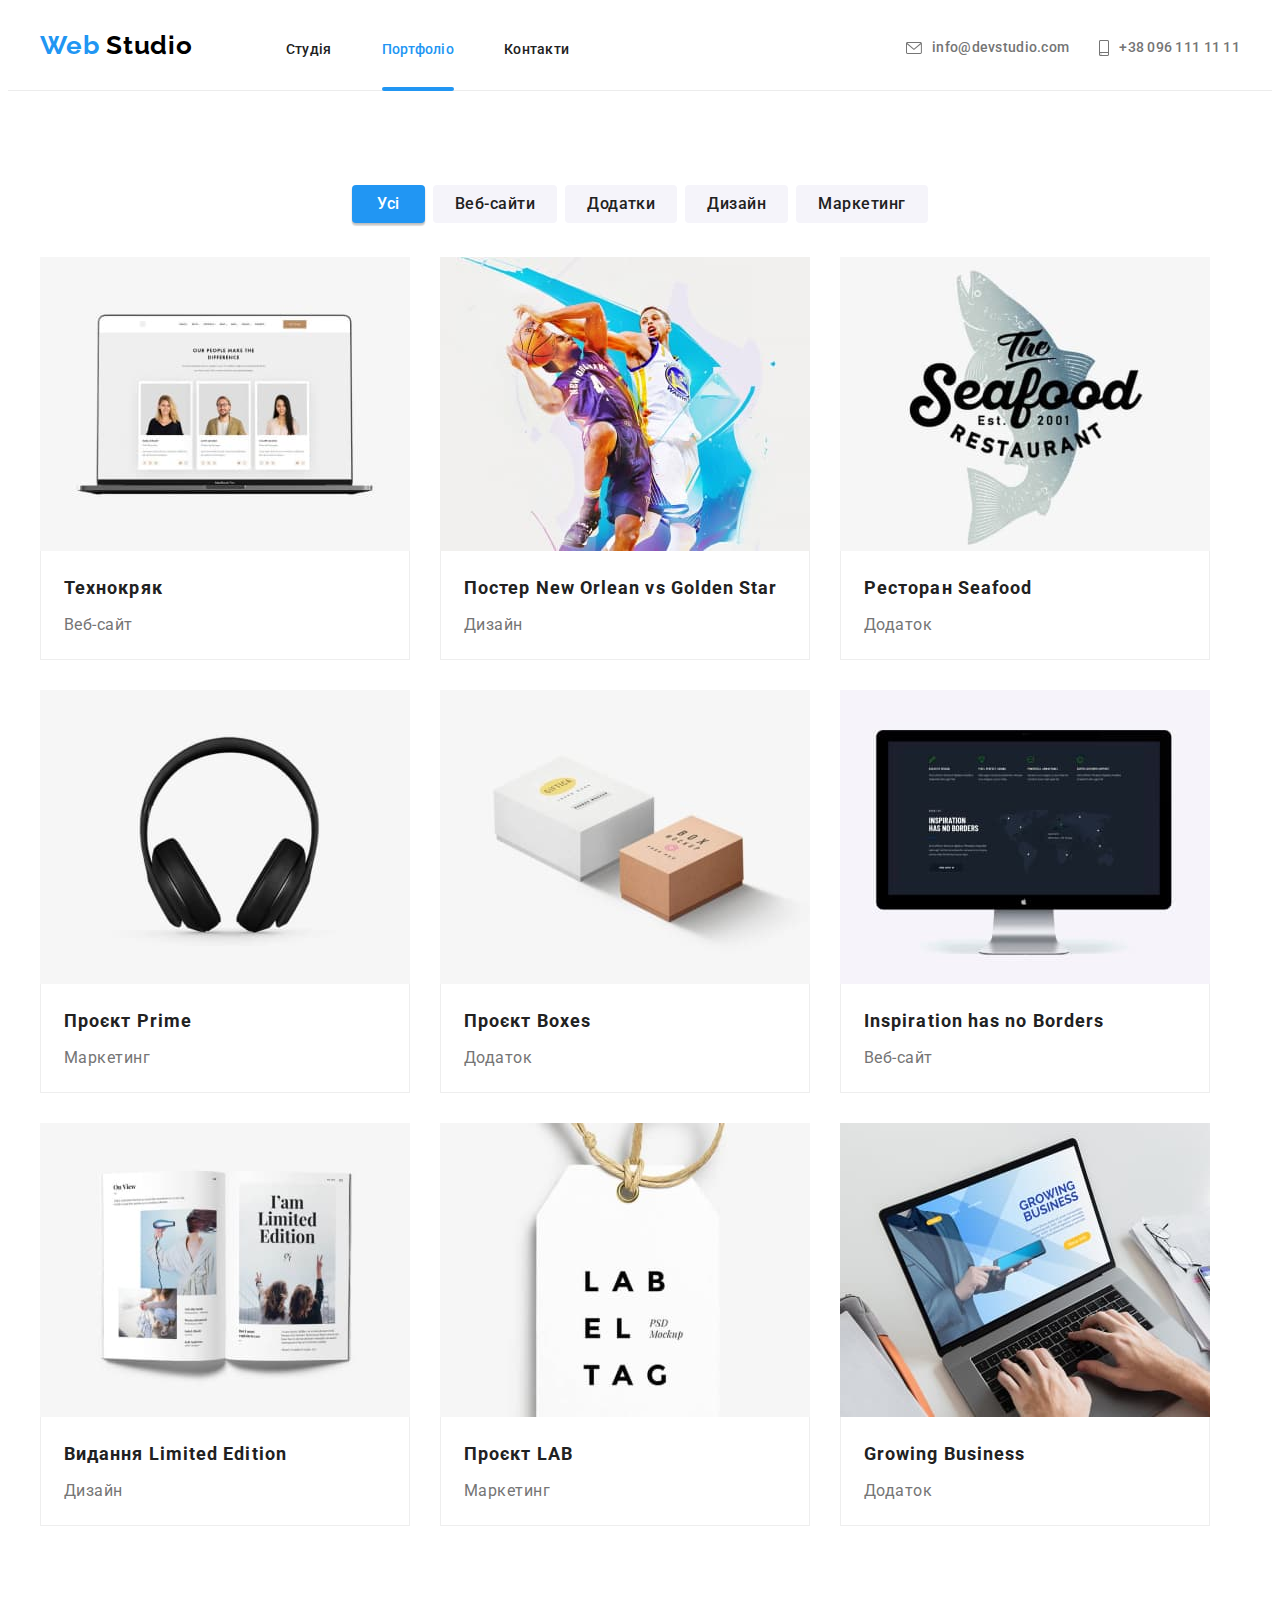
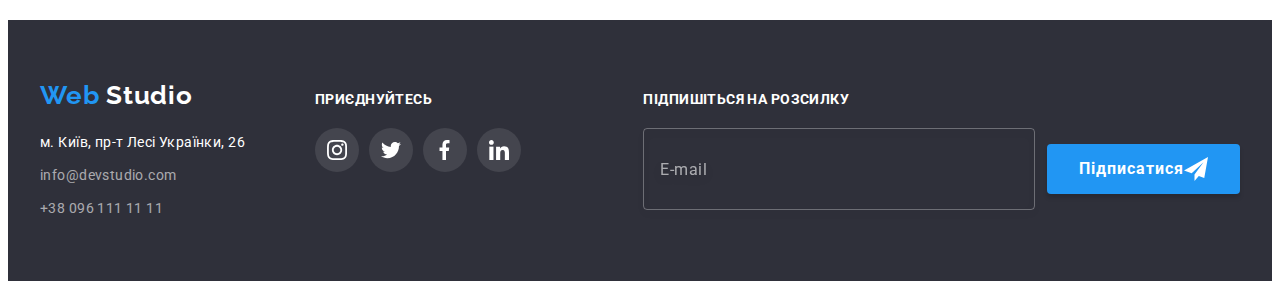
==== portfolio.html @ bc2f4145 "Initial commit" ====
<!DOCTYPE html>
<html lang="en">
	<head>
		<meta charset="UTF-8" />
		<meta http-equiv="X-UA-Compatible" content="IE=edge" />
		<meta name="viewport" content="width=device-width, initial-scale=1.0" />
		<title>Портфоліо</title>
		<link
			href="https://fonts.googleapis.com/css2?family=Raleway:wght@700&family=Roboto:wght@400;500;700;900&display=swap"
			rel="stylesheet"
		/>
		<link
			rel="stylesheet"
			href="https://cdnjs.cloudflare.com/ajax/libs/modern-normalize/1.1.0/modern-normalize.min.css"
			integrity="sha512-wpPYUAdjBVSE4KJnH1VR1HeZfpl1ub8YT/NKx4PuQ5NmX2tKuGu6U/JRp5y+Y8XG2tV+wKQpNHVUX03MfMFn9Q=="
			crossorigin="anonymous"
			referrerpolicy="no-referrer"
		/>
		<link rel="stylesheet" href="./css/main.min.css" />
	</head>
	<body>
		<header class="header">
			<div class="container">
				<div class="header__block">
					<nav class="nav">
						<a href="./index.html" lang="en" class="logo--header logo">
							<span class="logo__accent">Web</span>
							Studio
						</a>

						<ul class="list nav__list">
							<li class="nav__item"><a href="./index.html" class="nav__link">Студія</a></li>
							<li class="nav__item"><a href="./portfolio.html" class="nav__link nav__link--current">Портфоліо</a></li>
							<li class="nav__item"><a href="" class="nav__link">Контакти</a></li>
						</ul>
					</nav>
					<ul class="list contacts">
						<li>
							<a class="contacts__link" href="mailto:info@devstudio.com">
								<svg class="contacts__icon" width="16" height="12">
									<use href="./images/icons.svg#icon-envelope"></use>
								</svg>
								<span>info@devstudio.com</span>
							</a>
						</li>
						<li>
							<a class="contacts__link" href="tel:+380961111111">
								<svg class="contacts__icon" width="10" height="16">
									<use href="./images/icons.svg#icon-smartphone"></use>
								</svg>
								<span>+38 096 111 11 11</span>
							</a>
						</li>
					</ul>
				</div>
			</div>
		</header>

		<main class="section">
			<div class="container">
				<h1 class="visuallyHidden">Портфоліо</h1>
				<ul class="filter list">
					<li><button class="filter__marker filter__marker--current" type="button">Усі</button></li>
					<li><button class="filter__marker" type="button">Веб-сайти</button></li>
					<li><button class="filter__marker" type="button">Додатки</button></li>
					<li><button class="filter__marker" type="button">Дизайн</button></li>
					<li><button class="filter__marker" type="button">Маркетинг</button></li>
				</ul>
				<ul class="set list">
					<li class="card">
						<a class="card__link">
							<div class="card__case">
								<img src="./images/technokryak.jpg" alt="Дизайн Технокряк" width="370" height="294" />
								<div class="card__blockOverflow">
									<p class="card__description">
										Ресурс пропонує комплексні пропозиції з різним рівнем функціоналу та сервісів. Все це дозволить
										відвідувачу отримати вичерпні відомості про компанію чи приватну особу.
									</p>
								</div>
							</div>
							<div class="card__text">
								<h2 class="card__title">Технокряк</h2>
								<p class="card__class">Веб-сайт</p>
							</div>
						</a>
					</li>
					<li class="card">
						<a class="card__link">
							<div class="card__case">
								<img src="./images/new-orlean.jpg" alt="Дизайн Технокряк" width="370" height="294" />
								<div class="card__blockOverflow">
									<p class="card__description">
										Ресурс пропонує комплексні пропозиції з різним рівнем функціоналу та сервісів. Все це дозволить
										відвідувачу отримати вичерпні відомості про компанію чи приватну особу.
									</p>
								</div>
							</div>
							<div class="card__text">
								<h2 class="card__title">Постер New Orlean vs Golden Star</h2>
								<p class="card__class">Дизайн</p>
							</div>
						</a>
					</li>
					<li class="card">
						<a class="card__link">
							<div class="card__case">
								<img src="./images/seafood.jpg" alt="Дизайн Технокряк" width="370" height="294" />
								<div class="card__blockOverflow">
									<p class="card__description">
										Ресурс пропонує комплексні пропозиції з різним рівнем функціоналу та сервісів. Все це дозволить
										відвідувачу отримати вичерпні відомості про компанію чи приватну особу.
									</p>
								</div>
							</div>
							<div class="card__text">
								<h2 class="card__title">Ресторан Seafood</h2>
								<p class="card__class">Додаток</p>
							</div>
						</a>
					</li>
					<li class="card">
						<a class="card__link">
							<div class="card__case">
								<img src="./images/prime.jpg" alt="Дизайн Технокряк" width="370" height="294" />
								<div class="card__blockOverflow">
									<p class="card__description">
										Ресурс пропонує комплексні пропозиції з різним рівнем функціоналу та сервісів. Все це дозволить
										відвідувачу отримати вичерпні відомості про компанію чи приватну особу.
									</p>
								</div>
							</div>
							<div class="card__text">
								<h2 class="card__title">Проєкт Prime</h2>
								<p class="card__class">Маркетинг</p>
							</div>
						</a>
					</li>
					<li class="card">
						<a class="card__link">
							<div class="card__case">
								<img src="./images/boxes.jpg" alt="Дизайн Технокряк" width="370" height="294" />
								<div class="card__blockOverflow">
									<p class="card__description">
										Ресурс пропонує комплексні пропозиції з різним рівнем функціоналу та сервісів. Все це дозволить
										відвідувачу отримати вичерпні відомості про компанію чи приватну особу.
									</p>
								</div>
							</div>
							<div class="card__text">
								<h2 class="card__title">Проєкт Boxes</h2>
								<p class="card__class">Додаток</p>
							</div>
						</a>
					</li>
					<li class="card">
						<a class="card__link">
							<div class="card__case">
								<img src="./images/inspiration.jpg" alt="Дизайн Технокряк" width="370" height="294" />
								<div class="card__blockOverflow">
									<p class="card__description">
										Ресурс пропонує комплексні пропозиції з різним рівнем функціоналу та сервісів. Все це дозволить
										відвідувачу отримати вичерпні відомості про компанію чи приватну особу.
									</p>
								</div>
							</div>
							<div class="card__text">
								<h2 class="card__title">Inspiration has no Borders</h2>
								<p class="card__class">Веб-сайт</p>
							</div>
						</a>
					</li>
					<li class="card">
						<a class="card__link">
							<div class="card__case">
								<img src="./images/limited.jpg" alt="Дизайн Технокряк" width="370" height="294" />
								<div class="card__blockOverflow">
									<p class="card__description">
										Ресурс пропонує комплексні пропозиції з різним рівнем функціоналу та сервісів. Все це дозволить
										відвідувачу отримати вичерпні відомості про компанію чи приватну особу.
									</p>
								</div>
							</div>
							<div class="card__text">
								<h2 class="card__title">Видання Limited Edition</h2>
								<p class="card__class">Дизайн</p>
							</div>
						</a>
					</li>
					<li class="card">
						<a class="card__link">
							<div class="card__case">
								<img src="./images/lab.jpg" alt="Дизайн Технокряк" width="370" height="294" />
								<div class="card__blockOverflow">
									<p class="card__description">
										Ресурс пропонує комплексні пропозиції з різним рівнем функціоналу та сервісів. Все це дозволить
										відвідувачу отримати вичерпні відомості про компанію чи приватну особу.
									</p>
								</div>
							</div>
							<div class="card__text">
								<h2 class="card__title">Проєкт LAB</h2>
								<p class="card__class">Маркетинг</p>
							</div>
						</a>
					</li>
					<li class="card">
						<a class="card__link">
							<div class="card__case">
								<img src="./images/growing.jpg" alt="Дизайн Технокряк" width="370" height="294" />
								<div class="card__blockOverflow">
									<p class="card__description">
										Ресурс пропонує комплексні пропозиції з різним рівнем функціоналу та сервісів. Все це дозволить
										відвідувачу отримати вичерпні відомості про компанію чи приватну особу.
									</p>
								</div>
							</div>
							<div class="card__text">
								<h2 class="card__title">Growing Business</h2>
								<p class="card__class">Додаток</p>
							</div>
						</a>
					</li>
				</ul>
			</div>
		</main>

		<footer class="footer">
			<div class="container">
				<div class="footer--flex">
					<div>
						<a class="logo--footer logo" href="./index.html" lang="en">
							<span class="logo__accent">Web</span>
							Studio
						</a>
						<address>
							<ul class="address list">
								<li class="address__item">
									<a
										href="https://www.google.com/maps/d/embed?mid=10uSM3H-mIU3GznYo2szRIEphczw&hl=en_US&ehbc=2E312F"
										target="_blank"
										rel="noopener noreferrer nofollow"
										class="address__link address__link--location"
									>
										м. Київ, пр-т Лесі Українки, 26
									</a>
								</li>
								<li class="address__item">
									<a class="address__link" href="mailto:info@devstudio.com">info@devstudio.com</a>
								</li>
								<li class="address__item"><a class="address__link" href="tel:+380961111111">+38 096 111 11 11</a></li>
							</ul>
						</address>
					</div>
					<div>
						<p class="footer__text">приєднуйтесь</p>
						<ul class="socials list">
							<li>
								<a
									href=""
									class="socials__link--footer socials__link"
									target="_blank"
									rel="noreferrer noopener"
									aria-label="Instagram-icon"
								>
									<svg class="socials__icon" width="20" height="20">
										<use href="./images/icons.svg#icon-instagram"></use>
									</svg>
								</a>
							</li>
							<li>
								<a
									href=""
									class="socials__link--footer socials__link"
									target="_blank"
									rel="noreferrer noopener"
									aria-label="Twitter-icon"
								>
									<svg class="socials__icon" width="20" height="20">
										<use href="./images/icons.svg#icon-twitter"></use>
									</svg>
								</a>
							</li>
							<li>
								<a
									href=""
									class="socials__link--footer socials__link"
									target="_blank"
									rel="noreferrer noopener"
									aria-label="Facebook-icon"
								>
									<svg class="socials__icon" width="20" height="20">
										<use href="./images/icons.svg#icon-fecabook"></use>
									</svg>
								</a>
							</li>
							<li>
								<a
									href=""
									class="socials__link--footer socials__link"
									target="_blank"
									rel="noreferrer noopener"
									aria-label="Linkedin-icon"
								>
									<svg class="socials__icon" width="20" height="20">
										<use href="./images/icons.svg#icon-linkedin"></use>
									</svg>
								</a>
							</li>
						</ul>
					</div>
					<div class="subscription">
						<p class="footer__text">Підпишіться на розсилку</p>
						<form class="form">
							<input class="form__field" type="email" name="email" placeholder="E-mail" />
							<button class="button" type="submit" data-modal-open>
								Підписатися
								<svg class="button__icon" width="24" height="24">
									<use href="./images/icons.svg#icon-send"></use>
								</svg>
							</button>
						</form>
					</div>
				</div>
			</div>
		</footer>
	</body>
</html>
---- css/main.min.css ----
.list{list-style:none}h1,h2,h3,h4,h5,h6,p,ul{margin:0;padding:0}img{display:block;max-width:100%;height:auto}body{background-color:#fff;color:#757575;font-family:Roboto,sans-serif}.container{width:1200px;padding-left:15px;padding-right:15px;margin:0 auto}.section{padding-top:94px;padding-bottom:94px}.section__title{margin-bottom:50px;color:#212121;font-size:36px;line-height:1.17;text-align:center;letter-spacing:.03em}.visuallyHidden{position:absolute;white-space:nowrap;width:1px;height:1px;overflow:hidden;border:0;padding:0;clip:rect(0 0 0 0);-webkit-clip-path:inset(50%);clip-path:inset(50%);margin:-1px}.button{margin-left:auto;margin-right:auto;padding:10px 32px;border:0;-webkit-box-shadow:0px 4px 4px rgba(0,0,0,.15);box-shadow:0px 4px 4px rgba(0,0,0,.15);border-radius:4px;background-color:#2196f3;color:#fff;font-family:"Roboto";font-style:normal;font-weight:700;font-size:16px;line-height:1.88;display:-webkit-box;display:-ms-flexbox;display:flex;-webkit-box-align:center;-ms-flex-align:center;align-items:center;text-align:center;letter-spacing:.06em;-webkit-transition:-webkit-transform 250ms cubic-bezier(0.4, 0, 0.2, 1);transition:-webkit-transform 250ms cubic-bezier(0.4, 0, 0.2, 1);transition:transform 250ms cubic-bezier(0.4, 0, 0.2, 1);transition:transform 250ms cubic-bezier(0.4, 0, 0.2, 1), -webkit-transform 250ms cubic-bezier(0.4, 0, 0.2, 1);-webkit-transform:scale(1);transform:scale(1);cursor:pointer}.button:hover,.button:focus{-webkit-transform:scale(1.1);transform:scale(1.1)}.button--footer{display:-webkit-box;display:-ms-flexbox;display:flex;-webkit-box-align:center;-ms-flex-align:center;align-items:center;gap:10px;padding-left:28px;padding-right:28px}.button__icon{fill:currentColor}.button--modal{padding-left:52px;padding-right:52px}.logo{text-decoration:none;font-family:Raleway,sans-serif;font-weight:700;font-size:26px;line-height:1.19;letter-spacing:.03em}.logo--header{color:#000}.logo__accent{color:#2196f3}.logo--footer{display:inline-block;margin-bottom:20px;color:#fff}.header{padding-top:0;padding-bottom:0;border-style:solid;border-color:#ececec;border-right-width:0;border-top-width:0;border-left-width:0;border-bottom-width:1px}.header__block{display:-webkit-box;display:-ms-flexbox;display:flex;-webkit-box-align:baseline;-ms-flex-align:baseline;align-items:baseline}.nav{display:-webkit-box;display:-ms-flexbox;display:flex;-webkit-box-align:baseline;-ms-flex-align:baseline;align-items:baseline}.nav__list{display:-webkit-box;display:-ms-flexbox;display:flex;margin-left:93px;gap:50px}.contacts{display:-webkit-box;display:-ms-flexbox;display:flex;-webkit-box-align:center;-ms-flex-align:center;align-items:center;margin-left:auto;gap:30px}.nav__list,.contacts{font-weight:500;font-size:14px;line-height:1.14;letter-spacing:.02em}.nav__link{display:block;padding-top:32px;padding-bottom:32px;color:#212121;text-decoration:none;-webkit-transition:color 250ms cubic-bezier(0.4, 0, 0.2, 1);transition:color 250ms cubic-bezier(0.4, 0, 0.2, 1)}.nav__link:hover,.nav__link:focus{color:#2196f3}.contacts__link{display:-webkit-box;display:-ms-flexbox;display:flex;-webkit-box-align:center;-ms-flex-align:center;align-items:center;gap:10px;padding-top:32px;padding-bottom:32px;color:#757575;text-decoration:none;-webkit-transition:color 250ms cubic-bezier(0.4, 0, 0.2, 1);transition:color 250ms cubic-bezier(0.4, 0, 0.2, 1)}.contacts__link:hover,.contacts__link:focus{color:#2196f3}.contacts__icon{fill:currentColor}.nav__link--current{position:relative;color:#2196f3}.nav__link--current::after{position:absolute;left:0;bottom:0;-webkit-transform:translateY(1px);transform:translateY(1px);content:"";display:inline-block;width:100%;height:4px;background-color:#2196f3;border-radius:2px}.hero{max-width:1600px;height:600px;margin:0 auto;padding-top:200px;padding-bottom:200px;background-color:#2f303a;background-image:-webkit-gradient(linear, right top, left top, from(rgba(47, 48, 58, 0.4)), to(rgba(47, 48, 58, 0.4))),url(../images/hero.jpg);background-image:linear-gradient(to left, rgba(47, 48, 58, 0.4), rgba(47, 48, 58, 0.4)),url(../images/hero.jpg);background-repeat:no-repeat;background-position:center}.hero__title{margin-bottom:30px;color:#fff;font-weight:900;font-size:44px;line-height:1.36;text-align:center;letter-spacing:.06em;text-transform:uppercase}.features{display:-webkit-box;display:-ms-flexbox;display:flex;gap:30px}.features__container{display:-webkit-box;display:-ms-flexbox;display:flex;-webkit-box-pack:center;-ms-flex-pack:center;justify-content:center;-webkit-box-align:center;-ms-flex-align:center;align-items:center;width:270px;height:120px;margin-bottom:30px;background-color:#f5f4fa}.features__item{--items: 4;-ms-flex-preferred-size:calc((100%- (3-1) *30px) /3);flex-basis:calc((100%- (3-1) *30px) /3)}.features__title{padding-bottom:10px;color:#212121;font-size:14px;line-height:1.14;letter-spacing:.03em;text-transform:uppercase}.features__description{width:270px;font-size:14px;line-height:1.71;letter-spacing:.03em}.section--works{padding-top:0}.examples{display:-webkit-box;display:-ms-flexbox;display:flex;gap:30px}.examples__item{position:relative}.examples__case{position:absolute;bottom:0;left:0;display:-webkit-box;display:-ms-flexbox;display:flex;width:100%;min-height:70px;-webkit-box-align:center;-ms-flex-align:center;align-items:center;-webkit-box-pack:center;-ms-flex-pack:center;justify-content:center;background-color:rgba(47,48,58,.8);z-index:10}.examples__title{font-size:14px;line-height:1.14;text-align:center;letter-spacing:.03em;text-transform:uppercase;color:#fff}.section--team{background-color:#f5f4fa}.team{display:-webkit-box;display:-ms-flexbox;display:flex;gap:30px}.team__item{width:270px;height:428px;background:#fff;-webkit-box-shadow:0px 1px 3px rgba(0,0,0,.12),0px 1px 1px rgba(0,0,0,.14),0px 2px 1px rgba(0,0,0,.2);box-shadow:0px 1px 3px rgba(0,0,0,.12),0px 1px 1px rgba(0,0,0,.14),0px 2px 1px rgba(0,0,0,.2);border-radius:0px 0px 4px 4px}.team__img{margin-bottom:30px}.team__title{margin-bottom:10px;color:#212121;font-weight:500;font-size:16px;line-height:1.19;text-align:center;letter-spacing:.03em}.team__description{margin-bottom:16px;font-size:16px;line-height:1.19;text-align:center;letter-spacing:.03em}.socials{display:-webkit-box;display:-ms-flexbox;display:flex;-webkit-box-pack:center;-ms-flex-pack:center;justify-content:center;-webkit-box-align:center;-ms-flex-align:center;align-items:center;gap:10px}.socials__link{display:-webkit-box;display:-ms-flexbox;display:flex;-webkit-box-pack:center;-ms-flex-pack:center;justify-content:center;-webkit-box-align:center;-ms-flex-align:center;align-items:center;width:44px;height:44px;border-radius:50%;color:#afb1b8;-webkit-transition:color 250ms cubic-bezier(0.4, 0, 0.2, 1),background-color 250ms cubic-bezier(0.4, 0, 0.2, 1);transition:color 250ms cubic-bezier(0.4, 0, 0.2, 1),background-color 250ms cubic-bezier(0.4, 0, 0.2, 1)}.socials__link:hover,.socials__link:focus{background-color:#2196f3;color:#fff}.socials__icon{display:block;fill:currentColor}.socials__link--footer{color:#fff;background-color:rgba(255,255,255,.1);-webkit-transition:background-color 250ms cubic-bezier(0.4, 0, 0.2, 1);transition:background-color 250ms cubic-bezier(0.4, 0, 0.2, 1)}.clients{display:-webkit-box;display:-ms-flexbox;display:flex;-webkit-box-align:center;-ms-flex-align:center;align-items:center;gap:30px}.clients__link{display:-webkit-box;display:-ms-flexbox;display:flex;-webkit-box-pack:center;-ms-flex-pack:center;justify-content:center;-webkit-box-align:center;-ms-flex-align:center;align-items:center;width:170px;height:92px;color:#afb1b8;border:1px solid #afb1b8;border-radius:4px;-webkit-transition:color 250ms cubic-bezier(0.4, 0, 0.2, 1),border 250ms cubic-bezier(0.4, 0, 0.2, 1);transition:color 250ms cubic-bezier(0.4, 0, 0.2, 1),border 250ms cubic-bezier(0.4, 0, 0.2, 1)}.clients__link:hover,.clients__link:focus{color:#2196f3;border:1px solid #2196f3}.clients__icon{display:block;fill:currentColor}.footer{background-color:#2f303a;padding-top:60px;padding-bottom:60px}.footer--flex{display:-webkit-box;display:-ms-flexbox;display:flex;gap:70px;-webkit-box-align:baseline;-ms-flex-align:baseline;align-items:baseline}.address__item:not(:last-child){margin-bottom:9px}.address__link{color:rgba(255,255,255,.6);text-decoration:none;font-family:"Roboto";font-style:normal;font-weight:400;font-size:14px;line-height:1.71;letter-spacing:.03em}.address__link--location{color:#fff}.footer__text{margin-bottom:20px;font-weight:700;font-size:14px;line-height:1.14;letter-spacing:.03em;text-transform:uppercase;color:#fff}.subscription{margin-left:auto}.form{display:-webkit-box;display:-ms-flexbox;display:flex;-webkit-box-align:center;-ms-flex-align:center;align-items:center;gap:12px}.form__field{width:358px;height:50px;border:1px solid rgba(255,255,255,.3);-webkit-filter:drop-shadow(0px 4px 4px rgba(0, 0, 0, 0.15));filter:drop-shadow(0px 4px 4px rgba(0, 0, 0, 0.15));border-radius:4px;padding:15px 16px;font-family:inherit;font-size:inherit;outline:1px solid rgba(0,0,0,0);background-color:inherit;-webkit-transition:outline 250ms cubic-bezier(0.4, 0, 0.2, 1);transition:outline 250ms cubic-bezier(0.4, 0, 0.2, 1)}.form__field:focus{outline:1px solid #2196f3}.form__field::-webkit-input-placeholder{font-size:16px;line-height:1.25;-webkit-box-align:center;align-items:center;letter-spacing:.03em;color:rgba(255,255,255,.6)}.form__field::-moz-placeholder{font-size:16px;line-height:1.25;align-items:center;letter-spacing:.03em;color:rgba(255,255,255,.6)}.form__field:-ms-input-placeholder{font-size:16px;line-height:1.25;-ms-flex-align:center;align-items:center;letter-spacing:.03em;color:rgba(255,255,255,.6)}.form__field::-ms-input-placeholder{font-size:16px;line-height:1.25;-ms-flex-align:center;align-items:center;letter-spacing:.03em;color:rgba(255,255,255,.6)}.form__field::placeholder{font-size:16px;line-height:1.25;-webkit-box-align:center;-ms-flex-align:center;align-items:center;letter-spacing:.03em;color:rgba(255,255,255,.6)}.backdrop{position:fixed;top:0;left:0;width:100%;height:100%;background-color:rgba(0,0,0,.2);opacity:1;-webkit-transition:opacity 250ms cubic-bezier(0.4, 0, 0.2, 1),visibility 250ms cubic-bezier(0.4, 0, 0.2, 1);transition:opacity 250ms cubic-bezier(0.4, 0, 0.2, 1),visibility 250ms cubic-bezier(0.4, 0, 0.2, 1);z-index:100}.backdrop.is-hidden{visibility:hidden;opacity:0;pointer-events:none}.backdrop.is-hidden .modal{-webkit-transform:translate(-50%, -50%) scale(0.8);transform:translate(-50%, -50%) scale(0.8)}.modal{position:absolute;top:50%;left:50%;-webkit-transform:translate(-50%, -50%) scale(1);transform:translate(-50%, -50%) scale(1);width:528px;min-height:581px;padding:40px;background-color:#fff;-webkit-transition:-webkit-transform 250ms cubic-bezier(0.4, 0, 0.2, 1);transition:-webkit-transform 250ms cubic-bezier(0.4, 0, 0.2, 1);transition:transform 250ms cubic-bezier(0.4, 0, 0.2, 1);transition:transform 250ms cubic-bezier(0.4, 0, 0.2, 1), -webkit-transform 250ms cubic-bezier(0.4, 0, 0.2, 1);z-index:1000}.close{position:absolute;top:8px;right:8px;display:-webkit-box;display:-ms-flexbox;display:flex;-webkit-box-pack:center;-ms-flex-pack:center;justify-content:center;-webkit-box-align:center;-ms-flex-align:center;align-items:center;width:30px;height:30px;border:1px solid rgba(0,0,0,.1);border-radius:50%;background-color:#fff;-webkit-transition:color 250ms cubic-bezier(0.4, 0, 0.2, 1);transition:color 250ms cubic-bezier(0.4, 0, 0.2, 1);cursor:pointer}.close:hover{color:#2196f3}.close__icon{fill:currentColor}.container--form{display:-webkit-box;display:-ms-flexbox;display:flex;-webkit-box-orient:vertical;-webkit-box-direction:normal;-ms-flex-direction:column;flex-direction:column;-webkit-box-align:center;-ms-flex-align:center;align-items:center}.modal__label{display:inline-block;font-size:20px;line-height:1.15;letter-spacing:.03em;color:#212121;margin-bottom:12px}.modalform{display:-webkit-box;display:-ms-flexbox;display:flex;-webkit-box-orient:vertical;-webkit-box-direction:normal;-ms-flex-direction:column;flex-direction:column}.modalform__part{display:-webkit-box;display:-ms-flexbox;display:flex;-webkit-box-orient:vertical;-webkit-box-direction:normal;-ms-flex-direction:column;flex-direction:column;margin-bottom:10px}.modalform__wrapper{position:relative}.modalform__wrapper:focus-within>.modalform__icon{fill:#2196f3}.modalform__label{font-size:12px;line-height:1.17;letter-spacing:.01em;color:#757575;margin-bottom:4px}.modalform__icon{position:absolute;top:50%;left:12px;-webkit-transform:translateY(-50%);transform:translateY(-50%);fill:currentColor;-webkit-transition:fill 250ms cubic-bezier(0.4, 0, 0.2, 1);transition:fill 250ms cubic-bezier(0.4, 0, 0.2, 1)}.modalform__field{width:448px;height:40px;border:1px solid rgba(33,33,33,.2);border-radius:4px;padding:12px 42px;font-family:inherit;font-size:inherit;outline:1px solid rgba(0,0,0,0);-webkit-transition:outline 250ms cubic-bezier(0.4, 0, 0.2, 1);transition:outline 250ms cubic-bezier(0.4, 0, 0.2, 1)}.modalform__field:focus{outline:1px solid #2196f3}.modalform__textarea{display:-webkit-box;display:-ms-flexbox;display:flex;-webkit-box-orient:vertical;-webkit-box-direction:normal;-ms-flex-direction:column;flex-direction:column;margin-bottom:20px}.modalform__field--textarea{width:448px;height:120px;padding-left:16px;padding-right:16px;resize:none}.modalform__field--textarea::-webkit-input-placeholder{font-size:12px;line-height:1.17;letter-spacing:.01em;color:rgba(117,117,117,.5)}.modalform__field--textarea::-moz-placeholder{font-size:12px;line-height:1.17;letter-spacing:.01em;color:rgba(117,117,117,.5)}.modalform__field--textarea:-ms-input-placeholder{font-size:12px;line-height:1.17;letter-spacing:.01em;color:rgba(117,117,117,.5)}.modalform__field--textarea::-ms-input-placeholder{font-size:12px;line-height:1.17;letter-spacing:.01em;color:rgba(117,117,117,.5)}.modalform__field--textarea::placeholder{font-size:12px;line-height:1.17;letter-spacing:.01em;color:rgba(117,117,117,.5)}.modalform__agreement{display:-webkit-box;display:-ms-flexbox;display:flex;-webkit-box-align:center;-ms-flex-align:center;align-items:center;gap:10px;padding-left:12px;margin-bottom:30px}.modalform__checkbox{-webkit-appearance:none;-moz-appearance:none;appearance:none;width:16px;height:15px;outline:2px solid #212121;outline-offset:-2px;border-radius:2px;background-position:center;background-repeat:no-repeat;background-size:0;background-image:url("data:image/svg+xml,%3Csvg width='13' height='10' viewBox='0 0 13 10' fill='none' xmlns='http://www.w3.org/2000/svg'%3E%3Cpath d='M1.95703 4.75166L1.88825 4.68604L1.81923 4.75141L0.93123 5.59258L0.854858 5.66492L0.930974 5.73753L4.42671 9.07236L4.49574 9.1382L4.56476 9.07236L12.069 1.91352L12.1449 1.84116L12.069 1.76881L11.1873 0.927644L11.1183 0.861826L11.0493 0.927611L4.49577 7.17353L1.95703 4.75166Z' fill='white' stroke='white' stroke-width='0.2'/%3E%3C/svg%3E%0A");-webkit-transition:outline-color 250ms cubic-bezier(0.4, 0, 0.2, 1),background-color 250ms cubic-bezier(0.4, 0, 0.2, 1);transition:outline-color 250ms cubic-bezier(0.4, 0, 0.2, 1),background-color 250ms cubic-bezier(0.4, 0, 0.2, 1)}.modalform__checkbox:checked{outline-color:#2196f3;background-color:#2196f3;background-size:11px 8px}.modalform__text{font-size:14px;line-height:1.71;letter-spacing:.03em;color:#757575;-webkit-user-select:none;-moz-user-select:none;-ms-user-select:none;user-select:none}.modalform__link{color:#2196f3;text-underline-offset:3px}.filter{display:-webkit-box;display:-ms-flexbox;display:flex;gap:8px;-webkit-box-pack:center;-ms-flex-pack:center;justify-content:center;margin-bottom:34px}.filter__marker{padding:6px 22px;border:0;border-radius:4px;background:#f5f4fa;color:#212121;font-family:"Roboto";font-style:normal;font-weight:500;font-size:16px;line-height:1.62;text-align:center;letter-spacing:.03em;-webkit-transition:background-color 250ms cubic-bezier(0.4, 0, 0.2, 1),color 250ms cubic-bezier(0.4, 0, 0.2, 1),-webkit-box-shadow 250ms cubic-bezier(0.4, 0, 0.2, 1);transition:background-color 250ms cubic-bezier(0.4, 0, 0.2, 1),color 250ms cubic-bezier(0.4, 0, 0.2, 1),-webkit-box-shadow 250ms cubic-bezier(0.4, 0, 0.2, 1);transition:background-color 250ms cubic-bezier(0.4, 0, 0.2, 1),color 250ms cubic-bezier(0.4, 0, 0.2, 1),box-shadow 250ms cubic-bezier(0.4, 0, 0.2, 1);transition:background-color 250ms cubic-bezier(0.4, 0, 0.2, 1),color 250ms cubic-bezier(0.4, 0, 0.2, 1),box-shadow 250ms cubic-bezier(0.4, 0, 0.2, 1),-webkit-box-shadow 250ms cubic-bezier(0.4, 0, 0.2, 1);cursor:pointer}.filter__marker:hover,.filter__marker:focus{-webkit-box-shadow:0px 3px 1px rgba(0,0,0,.1),0px 1px 2px rgba(0,0,0,.08),0px 2px 2px rgba(0,0,0,.12);box-shadow:0px 3px 1px rgba(0,0,0,.1),0px 1px 2px rgba(0,0,0,.08),0px 2px 2px rgba(0,0,0,.12);background-color:#2196f3;color:#fff}.filter__marker--current{padding:6px 25px;-webkit-box-shadow:0px 3px 1px rgba(0,0,0,.1),0px 1px 2px rgba(0,0,0,.08),0px 2px 2px rgba(0,0,0,.12);box-shadow:0px 3px 1px rgba(0,0,0,.1),0px 1px 2px rgba(0,0,0,.08),0px 2px 2px rgba(0,0,0,.12);background-color:#2196f3;color:#fff}.set{display:-webkit-box;display:-ms-flexbox;display:flex;-ms-flex-wrap:wrap;flex-wrap:wrap;gap:30px}.card{-ms-flex-preferred-size:calc((100%- (3-1) *30px) /3);flex-basis:calc((100%- (3-1) *30px) /3)}.card__link{-webkit-transition:-webkit-box-shadow 250ms cubic-bezier(0.4, 0, 0.2, 1);transition:-webkit-box-shadow 250ms cubic-bezier(0.4, 0, 0.2, 1);transition:box-shadow 250ms cubic-bezier(0.4, 0, 0.2, 1);transition:box-shadow 250ms cubic-bezier(0.4, 0, 0.2, 1), -webkit-box-shadow 250ms cubic-bezier(0.4, 0, 0.2, 1)}.card__link:hover,.card__link:focus{display:block;-webkit-box-shadow:0px 1px 1px rgba(0,0,0,.12),0px 4px 4px rgba(0,0,0,.06),1px 4px 6px rgba(0,0,0,.16);box-shadow:0px 1px 1px rgba(0,0,0,.12),0px 4px 4px rgba(0,0,0,.06),1px 4px 6px rgba(0,0,0,.16);-webkit-transform:translateY(0%);transform:translateY(0%)}.card__link:hover .card__blockOverflow{-webkit-transform:translateY(0%);transform:translateY(0%)}.card__case{position:relative;overflow:hidden}.card__blockOverflow{position:absolute;top:0;left:0;display:-webkit-box;display:-ms-flexbox;display:flex;-webkit-box-pack:center;-ms-flex-pack:center;justify-content:center;-webkit-box-align:center;-ms-flex-align:center;align-items:center;min-width:100%;height:294px;padding:24px;background-color:rgba(33,150,243,.9);color:#fff;-webkit-transition:-webkit-transform 250ms cubic-bezier(0.4, 0, 0.2, 1);transition:-webkit-transform 250ms cubic-bezier(0.4, 0, 0.2, 1);transition:transform 250ms cubic-bezier(0.4, 0, 0.2, 1);transition:transform 250ms cubic-bezier(0.4, 0, 0.2, 1), -webkit-transform 250ms cubic-bezier(0.4, 0, 0.2, 1);-webkit-transform:translateY(100%);transform:translateY(100%)}.card__description{font-weight:400;font-size:18px;line-height:1.56;letter-spacing:.03em}.card__text{padding:19px 23px;border:solid #eee;border-right-width:1px;border-bottom-width:1px;border-left-width:1px;border-top-width:0}.card__title{margin-bottom:4px;color:#212121;font-size:18px;line-height:2;letter-spacing:.06em}.card__class{font-size:16px;line-height:1.88;letter-spacing:.03em}/*# sourceMappingURL=main.min.css.map */
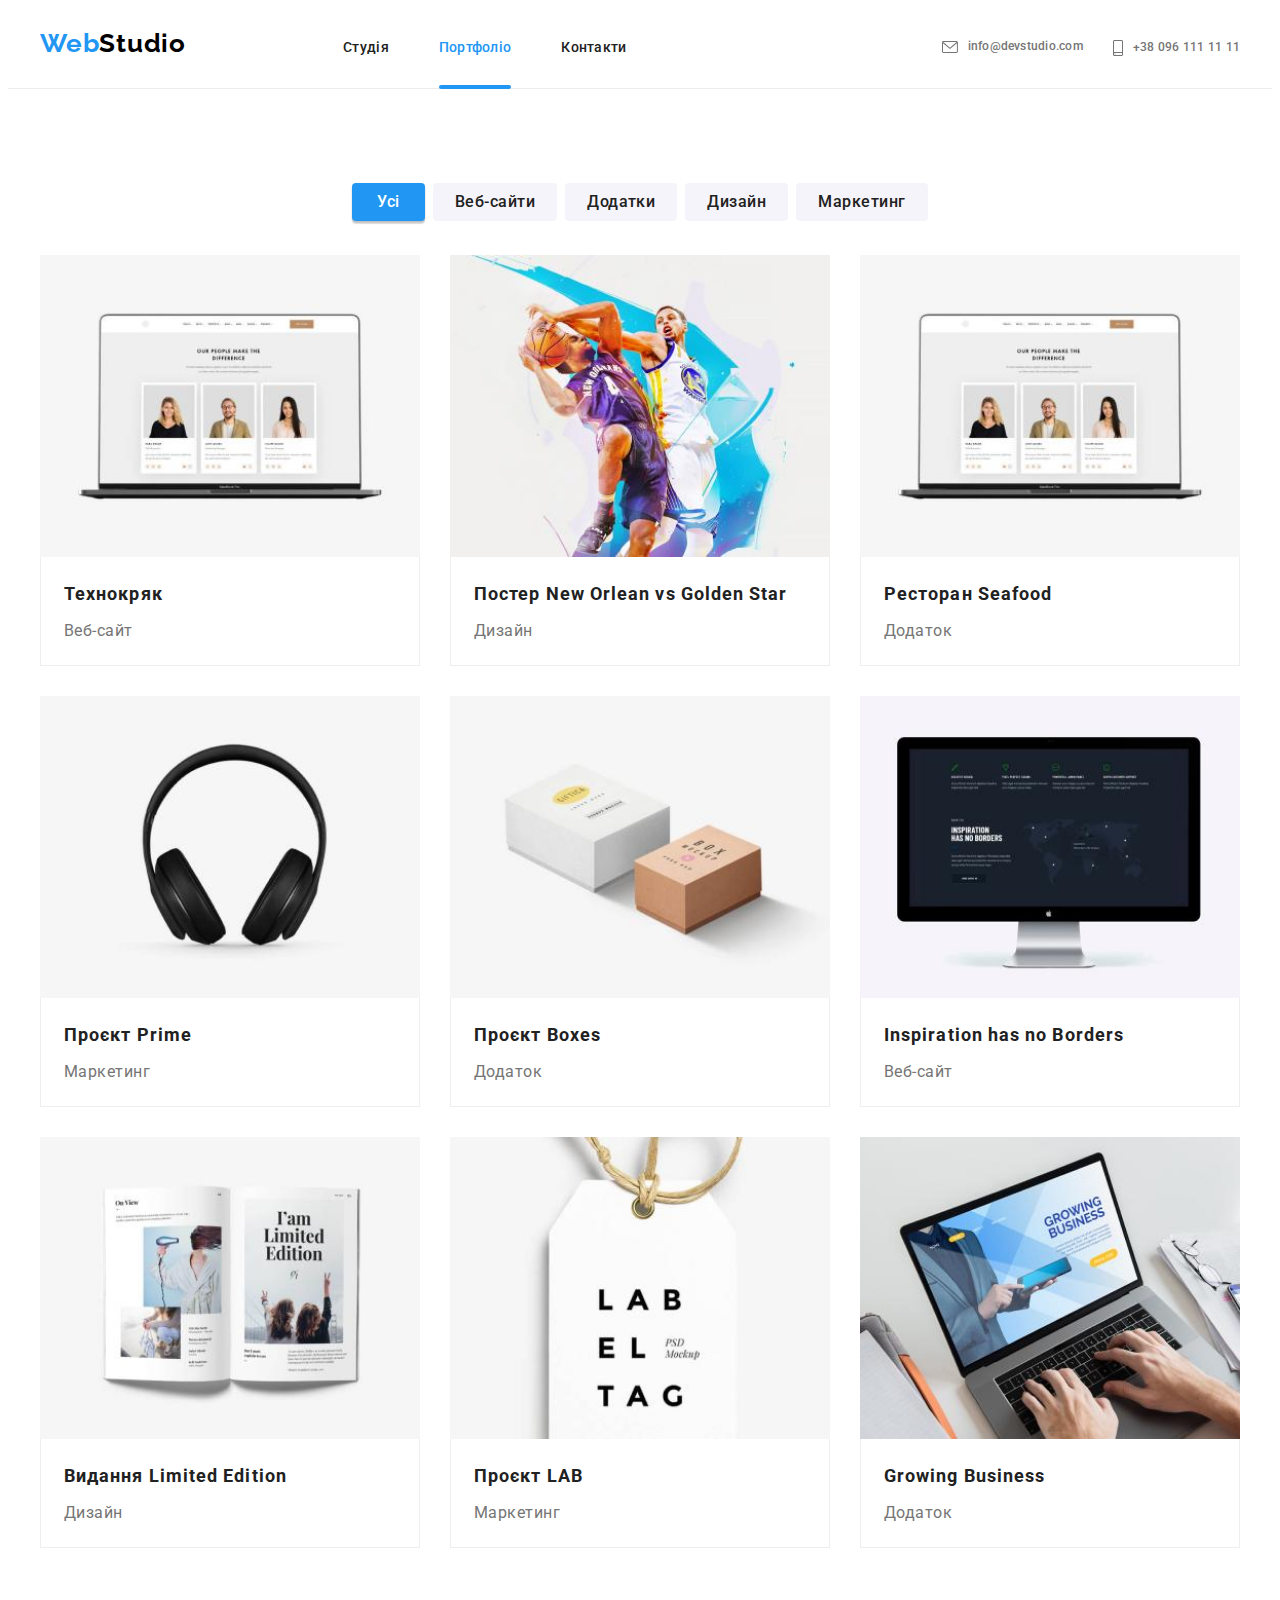
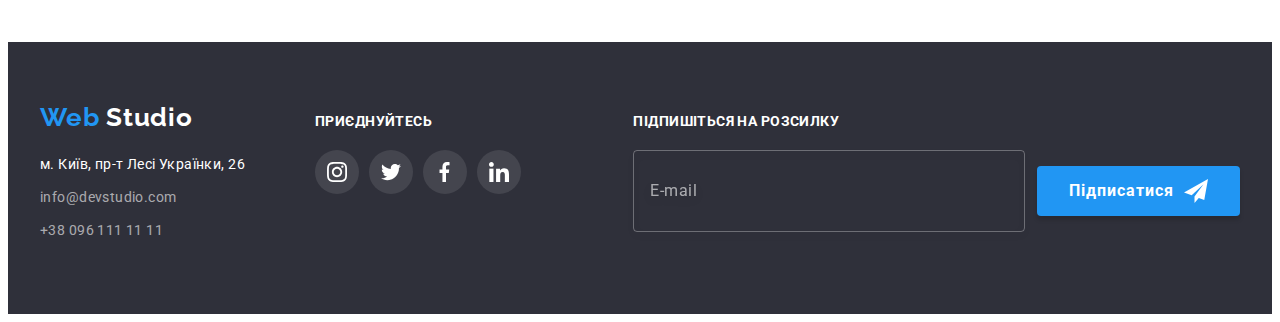
==== commit 84b915f4: "Додано адаптив на сторінку портфоліо" ====
--- a/portfolio.html
+++ b/portfolio.html
@@ -20,14 +20,18 @@
 	</head>
 	<body>
 		<header class="header">
-			<div class="container">
-				<div class="header__block">
+			<div class="header__block container">
+				<!-- prettier-ignore -->
+				<a href="./index.html" lang="en" class="logo--header logo">
+					<span class="logo__accent">Web</span>Studio
+				</a>
+				<button type="button" class="menu-toggle js-open-menu" aria-controls="mobile-menu" aria-expanded="false">
+					<svg class="menu-toggle__icon" width="40" height="40" aria-label="Перемикач мобільного меню">
+						<use href="./images/icons.svg#icon-menu"></use>
+					</svg>
+				</button>
+				<div class="navigation">
 					<nav class="nav">
-						<a href="./index.html" lang="en" class="logo--header logo">
-							<span class="logo__accent">Web</span>
-							Studio
-						</a>
-
 						<ul class="list nav__list">
 							<li class="nav__item"><a href="./index.html" class="nav__link">Студія</a></li>
 							<li class="nav__item"><a href="./portfolio.html" class="nav__link nav__link--current">Портфоліо</a></li>
@@ -59,26 +63,70 @@
 		<main class="section">
 			<div class="container">
 				<h1 class="visuallyHidden">Портфоліо</h1>
-				<ul class="filter list">
-					<li><button class="filter__marker filter__marker--current" type="button">Усі</button></li>
-					<li><button class="filter__marker" type="button">Веб-сайти</button></li>
-					<li><button class="filter__marker" type="button">Додатки</button></li>
-					<li><button class="filter__marker" type="button">Дизайн</button></li>
-					<li><button class="filter__marker" type="button">Маркетинг</button></li>
+				<ul class="filter filter--mob list">
+					<li class="filter__item">
+						<button class="filter__marker filter__marker--current" type="button">Усі</button>
+					</li>
+					<li class="filter__item"><button class="filter__marker" type="button">Веб-сайти</button></li>
+					<li class="filter__item"><button class="filter__marker" type="button">Додатки</button></li>
+					<li class="filter__item"><button class="filter__marker" type="button">Дизайн</button></li>
+					<li class="filter__item"><button class="filter__marker" type="button">Маркетинг</button></li>
 				</ul>
 				<ul class="set list">
 					<li class="card">
 						<a class="card__link">
 							<div class="card__case">
-								<img src="./images/technokryak.jpg" alt="Дизайн Технокряк" width="370" height="294" />
-								<div class="card__blockOverflow">
-									<p class="card__description">
-										Ресурс пропонує комплексні пропозиції з різним рівнем функціоналу та сервісів. Все це дозволить
-										відвідувачу отримати вичерпні відомості про компанію чи приватну особу.
-									</p>
-								</div>
-							</div>
-							<div class="card__text">
+								<picture>
+									<!-- Desktop screen -->
+									<source
+										media="(min-width: 1200px)"
+										srcset="./images/portfolio/img-1-370.webp 1x, ./images/portfolio/img-1-740.webp 2x"
+										type="image/webp"
+									/>
+									<source
+										media="(min-width: 1200px)"
+										srcset="./images/portfolio/img-1-370.jpg 1x, ./images/portfolio/img-1-740.jpg 2x"
+										type="image/jpg"
+									/>
+									<!-- Tablet screen -->
+									<source
+										media="(min-width: 768px)"
+										srcset="./images/portfolio/img-1-354.webp 1x, ./images/portfolio/img-1-708.webp 2x"
+										type="image/webp"
+									/>
+									<source
+										media="(min-width: 768px)"
+										srcset="./images/portfolio/img-1-354.jpg 1x, ./images/portfolio/img-1-708.jpg 2x"
+										type="image/jpg"
+									/>
+									<!-- Mobile screen -->
+									<source
+										media="(max-width: 767px)"
+										srcset="./images/portfolio/img-1-450.webp 1x, ./images/portfolio/img-1-900.webp 2x"
+										type="image/webp"
+									/>
+									<source
+										media="(max-width: 767px)"
+										srcset="./images/portfolio/img-1-450.jpg 1x, ./images/portfolio/img-1-900.jpg 2x"
+										type="image/jpg"
+									/>
+									<img
+										class="card-img"
+										src="./images/portfolio/img-1-450.jpg"
+										alt=""
+										width="450"
+										height="294"
+										loading="lazy"
+									/>
+								</picture>
+								<div class="card__blockOverflow">
+									<p class="card__description">
+										Ресурс пропонує комплексні пропозиції з різним рівнем функціоналу та сервісів. Все це дозволить
+										відвідувачу отримати вичерпні відомості про компанію чи приватну особу.
+									</p>
+								</div>
+							</div>
+							<div class="card__text card__text--dif">
 								<h2 class="card__title">Технокряк</h2>
 								<p class="card__class">Веб-сайт</p>
 							</div>
@@ -87,7 +135,50 @@
 					<li class="card">
 						<a class="card__link">
 							<div class="card__case">
-								<img src="./images/new-orlean.jpg" alt="Дизайн Технокряк" width="370" height="294" />
+								<picture>
+									<!-- Desktop screen -->
+									<source
+										media="(min-width: 1200px)"
+										srcset="./images/portfolio/img-2-370.webp 1x, ./images/portfolio/img-2-740.webp 2x"
+										type="image/webp"
+									/>
+									<source
+										media="(min-width: 1200px)"
+										srcset="./images/portfolio/img-2-370.jpg 1x, ./images/portfolio/img-2-740.jpg 2x"
+										type="image/jpg"
+									/>
+									<!-- Tablet screen -->
+									<source
+										media="(min-width: 768px)"
+										srcset="./images/portfolio/img-2-354.webp 1x, ./images/portfolio/img-2-708.webp 2x"
+										type="image/webp"
+									/>
+									<source
+										media="(min-width: 768px)"
+										srcset="./images/portfolio/img-2-354.jpg 1x, ./images/portfolio/img-2-708.jpg 2x"
+										type="image/jpg"
+									/>
+									<!-- Mobile screen -->
+									<source
+										media="(max-width: 767px)"
+										srcset="./images/portfolio/img-2-450.webp 1x, ./images/portfolio/img-2-900.webp 2x"
+										type="image/webp"
+									/>
+									<source
+										media="(max-width: 767px)"
+										srcset="./images/portfolio/img-2-450.jpg 1x, ./images/portfolio/img-2-900.jpg 2x"
+										type="image/jpg"
+									/>
+									<img
+										class="card-img"
+										src="./images/portfolio/img-2-450.jpg"
+										alt=""
+										width="450"
+										height="294"
+										loading="lazy"
+									/>
+								</picture>
+
 								<div class="card__blockOverflow">
 									<p class="card__description">
 										Ресурс пропонує комплексні пропозиції з різним рівнем функціоналу та сервісів. Все це дозволить
@@ -104,7 +195,49 @@
 					<li class="card">
 						<a class="card__link">
 							<div class="card__case">
-								<img src="./images/seafood.jpg" alt="Дизайн Технокряк" width="370" height="294" />
+								<picture>
+									<!-- Desktop screen -->
+									<source
+										media="(min-width: 1200px)"
+										srcset="./images/portfolio/img-1-370.webp 1x, ./images/portfolio/img-1-740.webp 2x"
+										type="image/webp"
+									/>
+									<source
+										media="(min-width: 1200px)"
+										srcset="./images/portfolio/img-3-370.jpg 1x, ./images/portfolio/img-3-740.jpg 2x"
+										type="image/jpg"
+									/>
+									<!-- Tablet screen -->
+									<source
+										media="(min-width: 768px)"
+										srcset="./images/portfolio/img-3-354.webp 1x, ./images/portfolio/img-3-708.webp 2x"
+										type="image/webp"
+									/>
+									<source
+										media="(min-width: 768px)"
+										srcset="./images/portfolio/img-3-354.jpg 1x, ./images/portfolio/img-3-708.jpg 2x"
+										type="image/jpg"
+									/>
+									<!-- Mobile screen -->
+									<source
+										media="(max-width: 767px)"
+										srcset="./images/portfolio/img-3-450.webp 1x, ./images/portfolio/img-3-900.webp 2x"
+										type="image/webp"
+									/>
+									<source
+										media="(max-width: 767px)"
+										srcset="./images/portfolio/img-3-450.jpg 1x, ./images/portfolio/img-3-900.jpg 2x"
+										type="image/jpg"
+									/>
+									<img
+										class="card-img"
+										src="./images/portfolio/img-3-450.jpg"
+										alt=""
+										width="450"
+										height="294"
+										loading="lazy"
+									/>
+								</picture>
 								<div class="card__blockOverflow">
 									<p class="card__description">
 										Ресурс пропонує комплексні пропозиції з різним рівнем функціоналу та сервісів. Все це дозволить
@@ -121,7 +254,49 @@
 					<li class="card">
 						<a class="card__link">
 							<div class="card__case">
-								<img src="./images/prime.jpg" alt="Дизайн Технокряк" width="370" height="294" />
+								<picture>
+									<!-- Desktop screen -->
+									<source
+										media="(min-width: 1200px)"
+										srcset="./images/portfolio/img-4-370.webp 1x, ./images/portfolio/img-4-740.webp 2x"
+										type="image/webp"
+									/>
+									<source
+										media="(min-width: 1200px)"
+										srcset="./images/portfolio/img-4-370.jpg 1x, ./images/portfolio/img-4-740.jpg 2x"
+										type="image/jpg"
+									/>
+									<!-- Tablet screen -->
+									<source
+										media="(min-width: 768px)"
+										srcset="./images/portfolio/img-4-354.webp 1x, ./images/portfolio/img-4-708.webp 2x"
+										type="image/webp"
+									/>
+									<source
+										media="(min-width: 768px)"
+										srcset="./images/portfolio/img-4-354.jpg 1x, ./images/portfolio/img-4-708.jpg 2x"
+										type="image/jpg"
+									/>
+									<!-- Mobile screen -->
+									<source
+										media="(max-width: 767px)"
+										srcset="./images/portfolio/img-4-450.webp 1x, ./images/portfolio/img-4-900.webp 2x"
+										type="image/webp"
+									/>
+									<source
+										media="(max-width: 767px)"
+										srcset="./images/portfolio/img-4-450.jpg 1x, ./images/portfolio/img-4-900.jpg 2x"
+										type="image/jpg"
+									/>
+									<img
+										class="card-img"
+										src="./images/portfolio/img-4-450.jpg"
+										alt=""
+										width="450"
+										height="294"
+										loading="lazy"
+									/>
+								</picture>
 								<div class="card__blockOverflow">
 									<p class="card__description">
 										Ресурс пропонує комплексні пропозиції з різним рівнем функціоналу та сервісів. Все це дозволить
@@ -138,7 +313,49 @@
 					<li class="card">
 						<a class="card__link">
 							<div class="card__case">
-								<img src="./images/boxes.jpg" alt="Дизайн Технокряк" width="370" height="294" />
+								<picture>
+									<!-- Desktop screen -->
+									<source
+										media="(min-width: 1200px)"
+										srcset="./images/portfolio/img-5-370.webp 1x, ./images/portfolio/img-5-740.webp 2x"
+										type="image/webp"
+									/>
+									<source
+										media="(min-width: 1200px)"
+										srcset="./images/portfolio/img-5-370.jpg 1x, ./images/portfolio/img-5-740.jpg 2x"
+										type="image/jpg"
+									/>
+									<!-- Tablet screen -->
+									<source
+										media="(min-width: 768px)"
+										srcset="./images/portfolio/img-5-354.webp 1x, ./images/portfolio/img-5-708.webp 2x"
+										type="image/webp"
+									/>
+									<source
+										media="(min-width: 768px)"
+										srcset="./images/portfolio/img-5-354.jpg 1x, ./images/portfolio/img-5-708.jpg 2x"
+										type="image/jpg"
+									/>
+									<!-- Mobile screen -->
+									<source
+										media="(max-width: 767px)"
+										srcset="./images/portfolio/img-5-450.webp 1x, ./images/portfolio/img-5-900.webp 2x"
+										type="image/webp"
+									/>
+									<source
+										media="(max-width: 767px)"
+										srcset="./images/portfolio/img-5-450.jpg 1x, ./images/portfolio/img-5-900.jpg 2x"
+										type="image/jpg"
+									/>
+									<img
+										class="card-img"
+										src="./images/portfolio/img-5-450.jpg"
+										alt=""
+										width="450"
+										height="294"
+										loading="lazy"
+									/>
+								</picture>
 								<div class="card__blockOverflow">
 									<p class="card__description">
 										Ресурс пропонує комплексні пропозиції з різним рівнем функціоналу та сервісів. Все це дозволить
@@ -155,7 +372,49 @@
 					<li class="card">
 						<a class="card__link">
 							<div class="card__case">
-								<img src="./images/inspiration.jpg" alt="Дизайн Технокряк" width="370" height="294" />
+								<picture>
+									<!-- Desktop screen -->
+									<source
+										media="(min-width: 1200px)"
+										srcset="./images/portfolio/img-6-370.webp 1x, ./images/portfolio/img-6-740.webp 2x"
+										type="image/webp"
+									/>
+									<source
+										media="(min-width: 1200px)"
+										srcset="./images/portfolio/img-6-370.jpg 1x, ./images/portfolio/img-6-740.jpg 2x"
+										type="image/jpg"
+									/>
+									<!-- Tablet screen -->
+									<source
+										media="(min-width: 768px)"
+										srcset="./images/portfolio/img-6-354.webp 1x, ./images/portfolio/img-6-708.webp 2x"
+										type="image/webp"
+									/>
+									<source
+										media="(min-width: 768px)"
+										srcset="./images/portfolio/img-6-354.jpg 1x, ./images/portfolio/img-6-708.jpg 2x"
+										type="image/jpg"
+									/>
+									<!-- Mobile screen -->
+									<source
+										media="(max-width: 767px)"
+										srcset="./images/portfolio/img-6-450.webp 1x, ./images/portfolio/img-6-900.webp 2x"
+										type="image/webp"
+									/>
+									<source
+										media="(max-width: 767px)"
+										srcset="./images/portfolio/img-6-450.jpg 1x, ./images/portfolio/img-6-900.jpg 2x"
+										type="image/jpg"
+									/>
+									<img
+										class="card-img"
+										src="./images/portfolio/img-6-450.jpg"
+										alt=""
+										width="450"
+										height="294"
+										loading="lazy"
+									/>
+								</picture>
 								<div class="card__blockOverflow">
 									<p class="card__description">
 										Ресурс пропонує комплексні пропозиції з різним рівнем функціоналу та сервісів. Все це дозволить
@@ -172,7 +431,49 @@
 					<li class="card">
 						<a class="card__link">
 							<div class="card__case">
-								<img src="./images/limited.jpg" alt="Дизайн Технокряк" width="370" height="294" />
+								<picture>
+									<!-- Desktop screen -->
+									<source
+										media="(min-width: 1200px)"
+										srcset="./images/portfolio/img-7-370.webp 1x, ./images/portfolio/img-7-740.webp 2x"
+										type="image/webp"
+									/>
+									<source
+										media="(min-width: 1200px)"
+										srcset="./images/portfolio/img-7-370.jpg 1x, ./images/portfolio/img-7-740.jpg 2x"
+										type="image/jpg"
+									/>
+									<!-- Tablet screen -->
+									<source
+										media="(min-width: 768px)"
+										srcset="./images/portfolio/img-7-354.webp 1x, ./images/portfolio/img-7-708.webp 2x"
+										type="image/webp"
+									/>
+									<source
+										media="(min-width: 768px)"
+										srcset="./images/portfolio/img-7-354.jpg 1x, ./images/portfolio/img-7-708.jpg 2x"
+										type="image/jpg"
+									/>
+									<!-- Mobile screen -->
+									<source
+										media="(max-width: 767px)"
+										srcset="./images/portfolio/img-7-450.webp 1x, ./images/portfolio/img-7-900.webp 2x"
+										type="image/webp"
+									/>
+									<source
+										media="(max-width: 767px)"
+										srcset="./images/portfolio/img-7-450.jpg 1x, ./images/portfolio/img-7-900.jpg 2x"
+										type="image/jpg"
+									/>
+									<img
+										class="card-img"
+										src="./images/portfolio/img-7-450.jpg"
+										alt=""
+										width="450"
+										height="294"
+										loading="lazy"
+									/>
+								</picture>
 								<div class="card__blockOverflow">
 									<p class="card__description">
 										Ресурс пропонує комплексні пропозиції з різним рівнем функціоналу та сервісів. Все це дозволить
@@ -189,7 +490,49 @@
 					<li class="card">
 						<a class="card__link">
 							<div class="card__case">
-								<img src="./images/lab.jpg" alt="Дизайн Технокряк" width="370" height="294" />
+								<picture>
+									<!-- Desktop screen -->
+									<source
+										media="(min-width: 1200px)"
+										srcset="./images/portfolio/img-8-370.webp 1x, ./images/portfolio/img-8-740.webp 2x"
+										type="image/webp"
+									/>
+									<source
+										media="(min-width: 1200px)"
+										srcset="./images/portfolio/img-8-370.jpg 1x, ./images/portfolio/img-8-740.jpg 2x"
+										type="image/jpg"
+									/>
+									<!-- Tablet screen -->
+									<source
+										media="(min-width: 768px)"
+										srcset="./images/portfolio/img-8-354.webp 1x, ./images/portfolio/img-8-708.webp 2x"
+										type="image/webp"
+									/>
+									<source
+										media="(min-width: 768px)"
+										srcset="./images/portfolio/img-8-354.jpg 1x, ./images/portfolio/img-8-708.jpg 2x"
+										type="image/jpg"
+									/>
+									<!-- Mobile screen -->
+									<source
+										media="(max-width: 767px)"
+										srcset="./images/portfolio/img-8-450.webp 1x, ./images/portfolio/img-8-900.webp 2x"
+										type="image/webp"
+									/>
+									<source
+										media="(max-width: 767px)"
+										srcset="./images/portfolio/img-8-450.jpg 1x, ./images/portfolio/img-8-900.jpg 2x"
+										type="image/jpg"
+									/>
+									<img
+										class="card-img"
+										src="./images/portfolio/img-8-450.jpg"
+										alt=""
+										width="450"
+										height="294"
+										loading="lazy"
+									/>
+								</picture>
 								<div class="card__blockOverflow">
 									<p class="card__description">
 										Ресурс пропонує комплексні пропозиції з різним рівнем функціоналу та сервісів. Все це дозволить
@@ -206,7 +549,49 @@
 					<li class="card">
 						<a class="card__link">
 							<div class="card__case">
-								<img src="./images/growing.jpg" alt="Дизайн Технокряк" width="370" height="294" />
+								<picture>
+									<!-- Desktop screen -->
+									<source
+										media="(min-width: 1200px)"
+										srcset="./images/portfolio/img-9-370.webp 1x, ./images/portfolio/img-9-740.webp 2x"
+										type="image/webp"
+									/>
+									<source
+										media="(min-width: 1200px)"
+										srcset="./images/portfolio/img-9-370.jpg 1x, ./images/portfolio/img-9-740.jpg 2x"
+										type="image/jpg"
+									/>
+									<!-- Tablet screen -->
+									<source
+										media="(min-width: 768px)"
+										srcset="./images/portfolio/img-9-354.webp 1x, ./images/portfolio/img-9-708.webp 2x"
+										type="image/webp"
+									/>
+									<source
+										media="(min-width: 768px)"
+										srcset="./images/portfolio/img-9-354.jpg 1x, ./images/portfolio/img-9-708.jpg 2x"
+										type="image/jpg"
+									/>
+									<!-- Mobile screen -->
+									<source
+										media="(max-width: 767px)"
+										srcset="./images/portfolio/img-9-450.webp 1x, ./images/portfolio/img-9-900.webp 2x"
+										type="image/webp"
+									/>
+									<source
+										media="(max-width: 767px)"
+										srcset="./images/portfolio/img-9-450.jpg 1x, ./images/portfolio/img-9-900.jpg 2x"
+										type="image/jpg"
+									/>
+									<img
+										class="card-img"
+										src="./images/portfolio/img-9-450.jpg"
+										alt=""
+										width="450"
+										height="294"
+										loading="lazy"
+									/>
+								</picture>
 								<div class="card__blockOverflow">
 									<p class="card__description">
 										Ресурс пропонує комплексні пропозиції з різним рівнем функціоналу та сервісів. Все це дозволить
@@ -226,93 +611,96 @@
 
 		<footer class="footer">
 			<div class="container">
-				<div class="footer--flex">
-					<div>
-						<a class="logo--footer logo" href="./index.html" lang="en">
-							<span class="logo__accent">Web</span>
-							Studio
-						</a>
-						<address>
-							<ul class="address list">
-								<li class="address__item">
+				<div class="flex">
+					<div class="flex__footer--tablet">
+						<div>
+							<a class="logo--footer logo" href="./index.html" lang="en">
+								<span class="logo__accent">Web</span>
+								Studio
+							</a>
+							<address>
+								<ul class="address list">
+									<li class="address__item">
+										<a
+											href="https://www.google.com/maps/d/embed?mid=10uSM3H-mIU3GznYo2szRIEphczw&hl=en_US&ehbc=2E312F"
+											target="_blank"
+											rel="noopener noreferrer nofollow"
+											class="address__link address__link--location"
+										>
+											м. Київ, пр-т Лесі Українки, 26
+										</a>
+									</li>
+									<li class="address__item">
+										<a class="address__link" href="mailto:info@devstudio.com">info@devstudio.com</a>
+									</li>
+									<li class="address__item"><a class="address__link" href="tel:+380961111111">+38 096 111 11 11</a></li>
+								</ul>
+							</address>
+						</div>
+						<div class="join">
+							<p class="footer__text">приєднуйтесь</p>
+							<ul class="socials socials--footer list">
+								<li>
 									<a
-										href="https://www.google.com/maps/d/embed?mid=10uSM3H-mIU3GznYo2szRIEphczw&hl=en_US&ehbc=2E312F"
+										href=""
+										class="socials__link--footer socials__link"
 										target="_blank"
-										rel="noopener noreferrer nofollow"
-										class="address__link address__link--location"
+										rel="noreferrer noopener"
+										aria-label="Instagram-icon"
 									>
-										м. Київ, пр-т Лесі Українки, 26
+										<svg class="socials__icon" width="20" height="20">
+											<use href="./images/icons.svg#icon-instagram"></use>
+										</svg>
 									</a>
 								</li>
-								<li class="address__item">
-									<a class="address__link" href="mailto:info@devstudio.com">info@devstudio.com</a>
+								<li>
+									<a
+										href=""
+										class="socials__link--footer socials__link"
+										target="_blank"
+										rel="noreferrer noopener"
+										aria-label="Twitter-icon"
+									>
+										<svg class="socials__icon" width="20" height="20">
+											<use href="./images/icons.svg#icon-twitter"></use>
+										</svg>
+									</a>
 								</li>
-								<li class="address__item"><a class="address__link" href="tel:+380961111111">+38 096 111 11 11</a></li>
+								<li>
+									<a
+										href=""
+										class="socials__link--footer socials__link"
+										target="_blank"
+										rel="noreferrer noopener"
+										aria-label="Facebook-icon"
+									>
+										<svg class="socials__icon" width="20" height="20">
+											<use href="./images/icons.svg#icon-fecabook"></use>
+										</svg>
+									</a>
+								</li>
+								<li>
+									<a
+										href=""
+										class="socials__link--footer socials__link"
+										target="_blank"
+										rel="noreferrer noopener"
+										aria-label="Linkedin-icon"
+									>
+										<svg class="socials__icon" width="20" height="20">
+											<use href="./images/icons.svg#icon-linkedin"></use>
+										</svg>
+									</a>
+								</li>
 							</ul>
-						</address>
+						</div>
 					</div>
-					<div>
-						<p class="footer__text">приєднуйтесь</p>
-						<ul class="socials list">
-							<li>
-								<a
-									href=""
-									class="socials__link--footer socials__link"
-									target="_blank"
-									rel="noreferrer noopener"
-									aria-label="Instagram-icon"
-								>
-									<svg class="socials__icon" width="20" height="20">
-										<use href="./images/icons.svg#icon-instagram"></use>
-									</svg>
-								</a>
-							</li>
-							<li>
-								<a
-									href=""
-									class="socials__link--footer socials__link"
-									target="_blank"
-									rel="noreferrer noopener"
-									aria-label="Twitter-icon"
-								>
-									<svg class="socials__icon" width="20" height="20">
-										<use href="./images/icons.svg#icon-twitter"></use>
-									</svg>
-								</a>
-							</li>
-							<li>
-								<a
-									href=""
-									class="socials__link--footer socials__link"
-									target="_blank"
-									rel="noreferrer noopener"
-									aria-label="Facebook-icon"
-								>
-									<svg class="socials__icon" width="20" height="20">
-										<use href="./images/icons.svg#icon-fecabook"></use>
-									</svg>
-								</a>
-							</li>
-							<li>
-								<a
-									href=""
-									class="socials__link--footer socials__link"
-									target="_blank"
-									rel="noreferrer noopener"
-									aria-label="Linkedin-icon"
-								>
-									<svg class="socials__icon" width="20" height="20">
-										<use href="./images/icons.svg#icon-linkedin"></use>
-									</svg>
-								</a>
-							</li>
-						</ul>
-					</div>
+
 					<div class="subscription">
 						<p class="footer__text">Підпишіться на розсилку</p>
 						<form class="form">
 							<input class="form__field" type="email" name="email" placeholder="E-mail" />
-							<button class="button" type="submit" data-modal-open>
+							<button class="button button--footer" type="submit" data-modal-open>
 								Підписатися
 								<svg class="button__icon" width="24" height="24">
 									<use href="./images/icons.svg#icon-send"></use>
@@ -323,5 +711,60 @@
 				</div>
 			</div>
 		</footer>
+
+		<!-- Mobile menu -->
+
+		<div class="menu-container js-menu-container" id="mobile-menu">
+			<button type="button" class="menu-toggle js-close-menu" aria-controls="mobile-menu" aria-expanded="false">
+				<svg class="menu-toggle__icon" width="40" height="40" aria-label="Перемикач мобільного меню">
+					<use href="./images/icons.svg#icon-cross"></use>
+					<!-- <use class="menu__icon--menu js-open-menu" href="./images/icons.svg#icon-menu"></use> -->
+				</svg>
+			</button>
+			<div class="mobile-menu">
+				<nav class="nav">
+					<ul class="list nav__list">
+						<li class="nav__item"><a href="./index.html" class="nav__link">Студія</a></li>
+						<li class="nav__item"><a href="./portfolio.html" class="nav__link nav__link--current">Портфоліо</a></li>
+						<li class="nav__item"><a href="" class="nav__link">Контакти</a></li>
+					</ul>
+				</nav>
+
+				<div>
+					<a class="phone" href="tel:+380961111111">
+						<span>+38 096 111 11 11</span>
+					</a>
+
+					<a class="mail" href="mailto:info@devstudio.com">
+						<span>info@devstudio.com</span>
+					</a>
+				</div>
+
+				<ul class="mobileSocials list">
+					<li class="mobileSocials__item">
+						<a href="" class="mobileSocials__link" target="_blank" rel="noreferrer noopener" aria-label="Instagram">
+							Instagram
+						</a>
+					</li>
+					<li class="mobileSocials__item">
+						<a href="" class="mobileSocials__link" target="_blank" rel="noreferrer noopener" aria-label="Twitter">
+							Twitter
+						</a>
+					</li>
+					<li class="mobileSocials__item">
+						<a href="" class="mobileSocials__link" target="_blank" rel="noreferrer noopener" aria-label="Facebook">
+							Facebook
+						</a>
+					</li>
+					<li class="mobileSocials__item">
+						<a href="" class="mobileSocials__link" target="_blank" rel="noreferrer noopener" aria-label="Linkedin">
+							Linkedin
+						</a>
+					</li>
+				</ul>
+			</div>
+		</div>
+
+		<script src="./js/menu.js"></script>
 	</body>
 </html>
--- a/css/main.min.css
+++ b/css/main.min.css
@@ -1 +1 @@
-.list{list-style:none}h1,h2,h3,h4,h5,h6,p,ul{margin:0;padding:0}img{display:block;max-width:100%;height:auto}body{background-color:#fff;color:#757575;font-family:Roboto,sans-serif}.container{width:1200px;padding-left:15px;padding-right:15px;margin:0 auto}.section{padding-top:94px;padding-bottom:94px}.section__title{margin-bottom:50px;color:#212121;font-size:36px;line-height:1.17;text-align:center;letter-spacing:.03em}.visuallyHidden{position:absolute;white-space:nowrap;width:1px;height:1px;overflow:hidden;border:0;padding:0;clip:rect(0 0 0 0);-webkit-clip-path:inset(50%);clip-path:inset(50%);margin:-1px}.button{margin-left:auto;margin-right:auto;padding:10px 32px;border:0;-webkit-box-shadow:0px 4px 4px rgba(0,0,0,.15);box-shadow:0px 4px 4px rgba(0,0,0,.15);border-radius:4px;background-color:#2196f3;color:#fff;font-family:"Roboto";font-style:normal;font-weight:700;font-size:16px;line-height:1.88;display:-webkit-box;display:-ms-flexbox;display:flex;-webkit-box-align:center;-ms-flex-align:center;align-items:center;text-align:center;letter-spacing:.06em;-webkit-transition:-webkit-transform 250ms cubic-bezier(0.4, 0, 0.2, 1);transition:-webkit-transform 250ms cubic-bezier(0.4, 0, 0.2, 1);transition:transform 250ms cubic-bezier(0.4, 0, 0.2, 1);transition:transform 250ms cubic-bezier(0.4, 0, 0.2, 1), -webkit-transform 250ms cubic-bezier(0.4, 0, 0.2, 1);-webkit-transform:scale(1);transform:scale(1);cursor:pointer}.button:hover,.button:focus{-webkit-transform:scale(1.1);transform:scale(1.1)}.button--footer{display:-webkit-box;display:-ms-flexbox;display:flex;-webkit-box-align:center;-ms-flex-align:center;align-items:center;gap:10px;padding-left:28px;padding-right:28px}.button__icon{fill:currentColor}.button--modal{padding-left:52px;padding-right:52px}.logo{text-decoration:none;font-family:Raleway,sans-serif;font-weight:700;font-size:26px;line-height:1.19;letter-spacing:.03em}.logo--header{color:#000}.logo__accent{color:#2196f3}.logo--footer{display:inline-block;margin-bottom:20px;color:#fff}.header{padding-top:0;padding-bottom:0;border-style:solid;border-color:#ececec;border-right-width:0;border-top-width:0;border-left-width:0;border-bottom-width:1px}.header__block{display:-webkit-box;display:-ms-flexbox;display:flex;-webkit-box-align:baseline;-ms-flex-align:baseline;align-items:baseline}.nav{display:-webkit-box;display:-ms-flexbox;display:flex;-webkit-box-align:baseline;-ms-flex-align:baseline;align-items:baseline}.nav__list{display:-webkit-box;display:-ms-flexbox;display:flex;margin-left:93px;gap:50px}.contacts{display:-webkit-box;display:-ms-flexbox;display:flex;-webkit-box-align:center;-ms-flex-align:center;align-items:center;margin-left:auto;gap:30px}.nav__list,.contacts{font-weight:500;font-size:14px;line-height:1.14;letter-spacing:.02em}.nav__link{display:block;padding-top:32px;padding-bottom:32px;color:#212121;text-decoration:none;-webkit-transition:color 250ms cubic-bezier(0.4, 0, 0.2, 1);transition:color 250ms cubic-bezier(0.4, 0, 0.2, 1)}.nav__link:hover,.nav__link:focus{color:#2196f3}.contacts__link{display:-webkit-box;display:-ms-flexbox;display:flex;-webkit-box-align:center;-ms-flex-align:center;align-items:center;gap:10px;padding-top:32px;padding-bottom:32px;color:#757575;text-decoration:none;-webkit-transition:color 250ms cubic-bezier(0.4, 0, 0.2, 1);transition:color 250ms cubic-bezier(0.4, 0, 0.2, 1)}.contacts__link:hover,.contacts__link:focus{color:#2196f3}.contacts__icon{fill:currentColor}.nav__link--current{position:relative;color:#2196f3}.nav__link--current::after{position:absolute;left:0;bottom:0;-webkit-transform:translateY(1px);transform:translateY(1px);content:"";display:inline-block;width:100%;height:4px;background-color:#2196f3;border-radius:2px}.hero{max-width:1600px;height:600px;margin:0 auto;padding-top:200px;padding-bottom:200px;background-color:#2f303a;background-image:-webkit-gradient(linear, right top, left top, from(rgba(47, 48, 58, 0.4)), to(rgba(47, 48, 58, 0.4))),url(../images/hero.jpg);background-image:linear-gradient(to left, rgba(47, 48, 58, 0.4), rgba(47, 48, 58, 0.4)),url(../images/hero.jpg);background-repeat:no-repeat;background-position:center}.hero__title{margin-bottom:30px;color:#fff;font-weight:900;font-size:44px;line-height:1.36;text-align:center;letter-spacing:.06em;text-transform:uppercase}.features{display:-webkit-box;display:-ms-flexbox;display:flex;gap:30px}.features__container{display:-webkit-box;display:-ms-flexbox;display:flex;-webkit-box-pack:center;-ms-flex-pack:center;justify-content:center;-webkit-box-align:center;-ms-flex-align:center;align-items:center;width:270px;height:120px;margin-bottom:30px;background-color:#f5f4fa}.features__item{--items: 4;-ms-flex-preferred-size:calc((100%- (3-1) *30px) /3);flex-basis:calc((100%- (3-1) *30px) /3)}.features__title{padding-bottom:10px;color:#212121;font-size:14px;line-height:1.14;letter-spacing:.03em;text-transform:uppercase}.features__description{width:270px;font-size:14px;line-height:1.71;letter-spacing:.03em}.section--works{padding-top:0}.examples{display:-webkit-box;display:-ms-flexbox;display:flex;gap:30px}.examples__item{position:relative}.examples__case{position:absolute;bottom:0;left:0;display:-webkit-box;display:-ms-flexbox;display:flex;width:100%;min-height:70px;-webkit-box-align:center;-ms-flex-align:center;align-items:center;-webkit-box-pack:center;-ms-flex-pack:center;justify-content:center;background-color:rgba(47,48,58,.8);z-index:10}.examples__title{font-size:14px;line-height:1.14;text-align:center;letter-spacing:.03em;text-transform:uppercase;color:#fff}.section--team{background-color:#f5f4fa}.team{display:-webkit-box;display:-ms-flexbox;display:flex;gap:30px}.team__item{width:270px;height:428px;background:#fff;-webkit-box-shadow:0px 1px 3px rgba(0,0,0,.12),0px 1px 1px rgba(0,0,0,.14),0px 2px 1px rgba(0,0,0,.2);box-shadow:0px 1px 3px rgba(0,0,0,.12),0px 1px 1px rgba(0,0,0,.14),0px 2px 1px rgba(0,0,0,.2);border-radius:0px 0px 4px 4px}.team__img{margin-bottom:30px}.team__title{margin-bottom:10px;color:#212121;font-weight:500;font-size:16px;line-height:1.19;text-align:center;letter-spacing:.03em}.team__description{margin-bottom:16px;font-size:16px;line-height:1.19;text-align:center;letter-spacing:.03em}.socials{display:-webkit-box;display:-ms-flexbox;display:flex;-webkit-box-pack:center;-ms-flex-pack:center;justify-content:center;-webkit-box-align:center;-ms-flex-align:center;align-items:center;gap:10px}.socials__link{display:-webkit-box;display:-ms-flexbox;display:flex;-webkit-box-pack:center;-ms-flex-pack:center;justify-content:center;-webkit-box-align:center;-ms-flex-align:center;align-items:center;width:44px;height:44px;border-radius:50%;color:#afb1b8;-webkit-transition:color 250ms cubic-bezier(0.4, 0, 0.2, 1),background-color 250ms cubic-bezier(0.4, 0, 0.2, 1);transition:color 250ms cubic-bezier(0.4, 0, 0.2, 1),background-color 250ms cubic-bezier(0.4, 0, 0.2, 1)}.socials__link:hover,.socials__link:focus{background-color:#2196f3;color:#fff}.socials__icon{display:block;fill:currentColor}.socials__link--footer{color:#fff;background-color:rgba(255,255,255,.1);-webkit-transition:background-color 250ms cubic-bezier(0.4, 0, 0.2, 1);transition:background-color 250ms cubic-bezier(0.4, 0, 0.2, 1)}.clients{display:-webkit-box;display:-ms-flexbox;display:flex;-webkit-box-align:center;-ms-flex-align:center;align-items:center;gap:30px}.clients__link{display:-webkit-box;display:-ms-flexbox;display:flex;-webkit-box-pack:center;-ms-flex-pack:center;justify-content:center;-webkit-box-align:center;-ms-flex-align:center;align-items:center;width:170px;height:92px;color:#afb1b8;border:1px solid #afb1b8;border-radius:4px;-webkit-transition:color 250ms cubic-bezier(0.4, 0, 0.2, 1),border 250ms cubic-bezier(0.4, 0, 0.2, 1);transition:color 250ms cubic-bezier(0.4, 0, 0.2, 1),border 250ms cubic-bezier(0.4, 0, 0.2, 1)}.clients__link:hover,.clients__link:focus{color:#2196f3;border:1px solid #2196f3}.clients__icon{display:block;fill:currentColor}.footer{background-color:#2f303a;padding-top:60px;padding-bottom:60px}.footer--flex{display:-webkit-box;display:-ms-flexbox;display:flex;gap:70px;-webkit-box-align:baseline;-ms-flex-align:baseline;align-items:baseline}.address__item:not(:last-child){margin-bottom:9px}.address__link{color:rgba(255,255,255,.6);text-decoration:none;font-family:"Roboto";font-style:normal;font-weight:400;font-size:14px;line-height:1.71;letter-spacing:.03em}.address__link--location{color:#fff}.footer__text{margin-bottom:20px;font-weight:700;font-size:14px;line-height:1.14;letter-spacing:.03em;text-transform:uppercase;color:#fff}.subscription{margin-left:auto}.form{display:-webkit-box;display:-ms-flexbox;display:flex;-webkit-box-align:center;-ms-flex-align:center;align-items:center;gap:12px}.form__field{width:358px;height:50px;border:1px solid rgba(255,255,255,.3);-webkit-filter:drop-shadow(0px 4px 4px rgba(0, 0, 0, 0.15));filter:drop-shadow(0px 4px 4px rgba(0, 0, 0, 0.15));border-radius:4px;padding:15px 16px;font-family:inherit;font-size:inherit;outline:1px solid rgba(0,0,0,0);background-color:inherit;-webkit-transition:outline 250ms cubic-bezier(0.4, 0, 0.2, 1);transition:outline 250ms cubic-bezier(0.4, 0, 0.2, 1)}.form__field:focus{outline:1px solid #2196f3}.form__field::-webkit-input-placeholder{font-size:16px;line-height:1.25;-webkit-box-align:center;align-items:center;letter-spacing:.03em;color:rgba(255,255,255,.6)}.form__field::-moz-placeholder{font-size:16px;line-height:1.25;align-items:center;letter-spacing:.03em;color:rgba(255,255,255,.6)}.form__field:-ms-input-placeholder{font-size:16px;line-height:1.25;-ms-flex-align:center;align-items:center;letter-spacing:.03em;color:rgba(255,255,255,.6)}.form__field::-ms-input-placeholder{font-size:16px;line-height:1.25;-ms-flex-align:center;align-items:center;letter-spacing:.03em;color:rgba(255,255,255,.6)}.form__field::placeholder{font-size:16px;line-height:1.25;-webkit-box-align:center;-ms-flex-align:center;align-items:center;letter-spacing:.03em;color:rgba(255,255,255,.6)}.backdrop{position:fixed;top:0;left:0;width:100%;height:100%;background-color:rgba(0,0,0,.2);opacity:1;-webkit-transition:opacity 250ms cubic-bezier(0.4, 0, 0.2, 1),visibility 250ms cubic-bezier(0.4, 0, 0.2, 1);transition:opacity 250ms cubic-bezier(0.4, 0, 0.2, 1),visibility 250ms cubic-bezier(0.4, 0, 0.2, 1);z-index:100}.backdrop.is-hidden{visibility:hidden;opacity:0;pointer-events:none}.backdrop.is-hidden .modal{-webkit-transform:translate(-50%, -50%) scale(0.8);transform:translate(-50%, -50%) scale(0.8)}.modal{position:absolute;top:50%;left:50%;-webkit-transform:translate(-50%, -50%) scale(1);transform:translate(-50%, -50%) scale(1);width:528px;min-height:581px;padding:40px;background-color:#fff;-webkit-transition:-webkit-transform 250ms cubic-bezier(0.4, 0, 0.2, 1);transition:-webkit-transform 250ms cubic-bezier(0.4, 0, 0.2, 1);transition:transform 250ms cubic-bezier(0.4, 0, 0.2, 1);transition:transform 250ms cubic-bezier(0.4, 0, 0.2, 1), -webkit-transform 250ms cubic-bezier(0.4, 0, 0.2, 1);z-index:1000}.close{position:absolute;top:8px;right:8px;display:-webkit-box;display:-ms-flexbox;display:flex;-webkit-box-pack:center;-ms-flex-pack:center;justify-content:center;-webkit-box-align:center;-ms-flex-align:center;align-items:center;width:30px;height:30px;border:1px solid rgba(0,0,0,.1);border-radius:50%;background-color:#fff;-webkit-transition:color 250ms cubic-bezier(0.4, 0, 0.2, 1);transition:color 250ms cubic-bezier(0.4, 0, 0.2, 1);cursor:pointer}.close:hover{color:#2196f3}.close__icon{fill:currentColor}.container--form{display:-webkit-box;display:-ms-flexbox;display:flex;-webkit-box-orient:vertical;-webkit-box-direction:normal;-ms-flex-direction:column;flex-direction:column;-webkit-box-align:center;-ms-flex-align:center;align-items:center}.modal__label{display:inline-block;font-size:20px;line-height:1.15;letter-spacing:.03em;color:#212121;margin-bottom:12px}.modalform{display:-webkit-box;display:-ms-flexbox;display:flex;-webkit-box-orient:vertical;-webkit-box-direction:normal;-ms-flex-direction:column;flex-direction:column}.modalform__part{display:-webkit-box;display:-ms-flexbox;display:flex;-webkit-box-orient:vertical;-webkit-box-direction:normal;-ms-flex-direction:column;flex-direction:column;margin-bottom:10px}.modalform__wrapper{position:relative}.modalform__wrapper:focus-within>.modalform__icon{fill:#2196f3}.modalform__label{font-size:12px;line-height:1.17;letter-spacing:.01em;color:#757575;margin-bottom:4px}.modalform__icon{position:absolute;top:50%;left:12px;-webkit-transform:translateY(-50%);transform:translateY(-50%);fill:currentColor;-webkit-transition:fill 250ms cubic-bezier(0.4, 0, 0.2, 1);transition:fill 250ms cubic-bezier(0.4, 0, 0.2, 1)}.modalform__field{width:448px;height:40px;border:1px solid rgba(33,33,33,.2);border-radius:4px;padding:12px 42px;font-family:inherit;font-size:inherit;outline:1px solid rgba(0,0,0,0);-webkit-transition:outline 250ms cubic-bezier(0.4, 0, 0.2, 1);transition:outline 250ms cubic-bezier(0.4, 0, 0.2, 1)}.modalform__field:focus{outline:1px solid #2196f3}.modalform__textarea{display:-webkit-box;display:-ms-flexbox;display:flex;-webkit-box-orient:vertical;-webkit-box-direction:normal;-ms-flex-direction:column;flex-direction:column;margin-bottom:20px}.modalform__field--textarea{width:448px;height:120px;padding-left:16px;padding-right:16px;resize:none}.modalform__field--textarea::-webkit-input-placeholder{font-size:12px;line-height:1.17;letter-spacing:.01em;color:rgba(117,117,117,.5)}.modalform__field--textarea::-moz-placeholder{font-size:12px;line-height:1.17;letter-spacing:.01em;color:rgba(117,117,117,.5)}.modalform__field--textarea:-ms-input-placeholder{font-size:12px;line-height:1.17;letter-spacing:.01em;color:rgba(117,117,117,.5)}.modalform__field--textarea::-ms-input-placeholder{font-size:12px;line-height:1.17;letter-spacing:.01em;color:rgba(117,117,117,.5)}.modalform__field--textarea::placeholder{font-size:12px;line-height:1.17;letter-spacing:.01em;color:rgba(117,117,117,.5)}.modalform__agreement{display:-webkit-box;display:-ms-flexbox;display:flex;-webkit-box-align:center;-ms-flex-align:center;align-items:center;gap:10px;padding-left:12px;margin-bottom:30px}.modalform__checkbox{-webkit-appearance:none;-moz-appearance:none;appearance:none;width:16px;height:15px;outline:2px solid #212121;outline-offset:-2px;border-radius:2px;background-position:center;background-repeat:no-repeat;background-size:0;background-image:url("data:image/svg+xml,%3Csvg width='13' height='10' viewBox='0 0 13 10' fill='none' xmlns='http://www.w3.org/2000/svg'%3E%3Cpath d='M1.95703 4.75166L1.88825 4.68604L1.81923 4.75141L0.93123 5.59258L0.854858 5.66492L0.930974 5.73753L4.42671 9.07236L4.49574 9.1382L4.56476 9.07236L12.069 1.91352L12.1449 1.84116L12.069 1.76881L11.1873 0.927644L11.1183 0.861826L11.0493 0.927611L4.49577 7.17353L1.95703 4.75166Z' fill='white' stroke='white' stroke-width='0.2'/%3E%3C/svg%3E%0A");-webkit-transition:outline-color 250ms cubic-bezier(0.4, 0, 0.2, 1),background-color 250ms cubic-bezier(0.4, 0, 0.2, 1);transition:outline-color 250ms cubic-bezier(0.4, 0, 0.2, 1),background-color 250ms cubic-bezier(0.4, 0, 0.2, 1)}.modalform__checkbox:checked{outline-color:#2196f3;background-color:#2196f3;background-size:11px 8px}.modalform__text{font-size:14px;line-height:1.71;letter-spacing:.03em;color:#757575;-webkit-user-select:none;-moz-user-select:none;-ms-user-select:none;user-select:none}.modalform__link{color:#2196f3;text-underline-offset:3px}.filter{display:-webkit-box;display:-ms-flexbox;display:flex;gap:8px;-webkit-box-pack:center;-ms-flex-pack:center;justify-content:center;margin-bottom:34px}.filter__marker{padding:6px 22px;border:0;border-radius:4px;background:#f5f4fa;color:#212121;font-family:"Roboto";font-style:normal;font-weight:500;font-size:16px;line-height:1.62;text-align:center;letter-spacing:.03em;-webkit-transition:background-color 250ms cubic-bezier(0.4, 0, 0.2, 1),color 250ms cubic-bezier(0.4, 0, 0.2, 1),-webkit-box-shadow 250ms cubic-bezier(0.4, 0, 0.2, 1);transition:background-color 250ms cubic-bezier(0.4, 0, 0.2, 1),color 250ms cubic-bezier(0.4, 0, 0.2, 1),-webkit-box-shadow 250ms cubic-bezier(0.4, 0, 0.2, 1);transition:background-color 250ms cubic-bezier(0.4, 0, 0.2, 1),color 250ms cubic-bezier(0.4, 0, 0.2, 1),box-shadow 250ms cubic-bezier(0.4, 0, 0.2, 1);transition:background-color 250ms cubic-bezier(0.4, 0, 0.2, 1),color 250ms cubic-bezier(0.4, 0, 0.2, 1),box-shadow 250ms cubic-bezier(0.4, 0, 0.2, 1),-webkit-box-shadow 250ms cubic-bezier(0.4, 0, 0.2, 1);cursor:pointer}.filter__marker:hover,.filter__marker:focus{-webkit-box-shadow:0px 3px 1px rgba(0,0,0,.1),0px 1px 2px rgba(0,0,0,.08),0px 2px 2px rgba(0,0,0,.12);box-shadow:0px 3px 1px rgba(0,0,0,.1),0px 1px 2px rgba(0,0,0,.08),0px 2px 2px rgba(0,0,0,.12);background-color:#2196f3;color:#fff}.filter__marker--current{padding:6px 25px;-webkit-box-shadow:0px 3px 1px rgba(0,0,0,.1),0px 1px 2px rgba(0,0,0,.08),0px 2px 2px rgba(0,0,0,.12);box-shadow:0px 3px 1px rgba(0,0,0,.1),0px 1px 2px rgba(0,0,0,.08),0px 2px 2px rgba(0,0,0,.12);background-color:#2196f3;color:#fff}.set{display:-webkit-box;display:-ms-flexbox;display:flex;-ms-flex-wrap:wrap;flex-wrap:wrap;gap:30px}.card{-ms-flex-preferred-size:calc((100%- (3-1) *30px) /3);flex-basis:calc((100%- (3-1) *30px) /3)}.card__link{-webkit-transition:-webkit-box-shadow 250ms cubic-bezier(0.4, 0, 0.2, 1);transition:-webkit-box-shadow 250ms cubic-bezier(0.4, 0, 0.2, 1);transition:box-shadow 250ms cubic-bezier(0.4, 0, 0.2, 1);transition:box-shadow 250ms cubic-bezier(0.4, 0, 0.2, 1), -webkit-box-shadow 250ms cubic-bezier(0.4, 0, 0.2, 1)}.card__link:hover,.card__link:focus{display:block;-webkit-box-shadow:0px 1px 1px rgba(0,0,0,.12),0px 4px 4px rgba(0,0,0,.06),1px 4px 6px rgba(0,0,0,.16);box-shadow:0px 1px 1px rgba(0,0,0,.12),0px 4px 4px rgba(0,0,0,.06),1px 4px 6px rgba(0,0,0,.16);-webkit-transform:translateY(0%);transform:translateY(0%)}.card__link:hover .card__blockOverflow{-webkit-transform:translateY(0%);transform:translateY(0%)}.card__case{position:relative;overflow:hidden}.card__blockOverflow{position:absolute;top:0;left:0;display:-webkit-box;display:-ms-flexbox;display:flex;-webkit-box-pack:center;-ms-flex-pack:center;justify-content:center;-webkit-box-align:center;-ms-flex-align:center;align-items:center;min-width:100%;height:294px;padding:24px;background-color:rgba(33,150,243,.9);color:#fff;-webkit-transition:-webkit-transform 250ms cubic-bezier(0.4, 0, 0.2, 1);transition:-webkit-transform 250ms cubic-bezier(0.4, 0, 0.2, 1);transition:transform 250ms cubic-bezier(0.4, 0, 0.2, 1);transition:transform 250ms cubic-bezier(0.4, 0, 0.2, 1), -webkit-transform 250ms cubic-bezier(0.4, 0, 0.2, 1);-webkit-transform:translateY(100%);transform:translateY(100%)}.card__description{font-weight:400;font-size:18px;line-height:1.56;letter-spacing:.03em}.card__text{padding:19px 23px;border:solid #eee;border-right-width:1px;border-bottom-width:1px;border-left-width:1px;border-top-width:0}.card__title{margin-bottom:4px;color:#212121;font-size:18px;line-height:2;letter-spacing:.06em}.card__class{font-size:16px;line-height:1.88;letter-spacing:.03em}/*# sourceMappingURL=main.min.css.map */+.list{list-style:none}h1,h2,h3,h4,h5,h6,p,ul{margin:0;padding:0}img{display:block;max-width:100%;height:auto}body{background-color:#fff;color:#757575;font-family:Roboto,sans-serif}.container{padding-left:15px;padding-right:15px;margin:0 auto}@media screen and (min-width: 480px){.container{width:480px}}.section{padding-top:60px;padding-bottom:60px}.section__title{margin-bottom:30px;color:#212121;font-size:28px;text-align:center;letter-spacing:.03em}@media screen and (min-width: 768px){.container{width:768px}}@media screen and (min-width: 1200px){.container{width:1200px}.section{padding-top:94px;padding-bottom:94px}.section__title{margin-bottom:50px;font-size:36px}}.visuallyHidden{position:absolute;white-space:nowrap;width:1px;height:1px;overflow:hidden;border:0;padding:0;clip:rect(0 0 0 0);-webkit-clip-path:inset(50%);clip-path:inset(50%);margin:-1px}.button{margin-left:auto;margin-right:auto;padding:10px 24px;border:0;-webkit-box-shadow:0px 4px 4px rgba(0,0,0,.15);box-shadow:0px 4px 4px rgba(0,0,0,.15);border-radius:4px;background-color:#2196f3;color:#fff;font-family:"Roboto";font-style:normal;font-weight:700;font-size:16px;line-height:1.88;display:-webkit-box;display:-ms-flexbox;display:flex;-webkit-box-align:center;-ms-flex-align:center;align-items:center;text-align:center;letter-spacing:.06em;-webkit-transition:-webkit-transform 250ms cubic-bezier(0.4, 0, 0.2, 1);transition:-webkit-transform 250ms cubic-bezier(0.4, 0, 0.2, 1);transition:transform 250ms cubic-bezier(0.4, 0, 0.2, 1);transition:transform 250ms cubic-bezier(0.4, 0, 0.2, 1), -webkit-transform 250ms cubic-bezier(0.4, 0, 0.2, 1);-webkit-transform:scale(1);transform:scale(1);cursor:pointer}.button:hover,.button:focus{-webkit-transform:scale(1.1);transform:scale(1.1)}.button--footer{padding-left:30px;padding-right:30px}@media screen and (min-width: 1200px){.button--footer{margin:0}}.button__icon{margin-left:10px;fill:currentColor}.button--modal{padding-left:52px;padding-right:52px}@media screen and (min-width: 1200px){.button{padding:10px 32px}}.logo{text-decoration:none;font-family:Raleway,sans-serif;font-weight:700;font-size:24px;line-height:1.17;letter-spacing:.03em}@media screen and (max-width: 767px){.logo{padding:16px 0}}@media screen and (min-width: 1200px){.logo{font-size:26px;line-height:1.19}}.logo--header{color:#000}.logo__accent{color:#2196f3}.logo--footer{display:block;margin-bottom:20px;text-align:center;color:#fff}@media screen and (min-width: 1200px){.logo--footer{text-align:left}}.header{padding-top:0;padding-bottom:0;border-style:solid;border-color:#ececec;border-right-width:0;border-top-width:0;border-left-width:0;border-bottom-width:1px}.header__block{display:-webkit-box;display:-ms-flexbox;display:flex;margin:0 auto;-webkit-box-align:center;-ms-flex-align:center;align-items:center;-webkit-box-pack:justify;-ms-flex-pack:justify;justify-content:space-between}@media(max-width: 767px){.navigation{display:none}}@media(min-width: 768px){.menu-toggle{display:none}}.menu-toggle{margin-left:15px;padding:0;background-color:rgba(0,0,0,0);cursor:pointer;border:none;color:#000}.menu-toggle:hover,.menu-toggle:focus{color:#2196f3}.menu-toggle__icon{display:block;fill:currentColor}.menu-container{position:fixed;top:0;left:0;width:100vw;height:100vh;display:-webkit-box;display:-ms-flexbox;display:flex;padding:48px 40px;background-color:#fff;z-index:1000;-webkit-transform:translateX(-100%);transform:translateX(-100%);opacity:0;-webkit-transition:opacity 250ms cubic-bezier(0.4, 0, 0.2, 1) 250ms,-webkit-transform 500ms ease-in-out;transition:opacity 250ms cubic-bezier(0.4, 0, 0.2, 1) 250ms,-webkit-transform 500ms ease-in-out;transition:transform 500ms ease-in-out,opacity 250ms cubic-bezier(0.4, 0, 0.2, 1) 250ms;transition:transform 500ms ease-in-out,opacity 250ms cubic-bezier(0.4, 0, 0.2, 1) 250ms,-webkit-transform 500ms ease-in-out}.menu-container.is-open{opacity:1;-webkit-transform:translateX(0);transform:translateX(0)}.menu-container .menu-toggle{position:absolute;top:10px;right:15px;color:#000}.menu-container .menu-toggle:hover,.menu-container .menu-toggle:focus{color:#2196f3}.menu-container .menu-toggle__icon{display:block;fill:currentColor}.mobile-menu{display:-webkit-box;display:-ms-flexbox;display:flex;-webkit-box-orient:vertical;-webkit-box-direction:normal;-ms-flex-direction:column;flex-direction:column;gap:64px;font-weight:500;line-height:1.17;letter-spacing:.02em}.mobile-menu .nav{margin-bottom:auto}.mobile-menu .nav__list{display:-webkit-box;display:-ms-flexbox;display:flex;-webkit-box-orient:vertical;-webkit-box-direction:normal;-ms-flex-direction:column;flex-direction:column;gap:32px}.mobile-menu .nav__link{display:block;font-size:40px;color:#212121;text-decoration:none;-webkit-transition:color 250ms cubic-bezier(0.4, 0, 0.2, 1);transition:color 250ms cubic-bezier(0.4, 0, 0.2, 1)}.mobile-menu .nav__link--current{color:#2196f3}.mobile-menu .phone{display:block;margin-bottom:32px;font-size:34px;color:#2196f3;text-decoration:none}.mobile-menu .mail{display:block;font-size:24px;color:inherit;text-decoration:none}.mobile-menu .mobileSocials{display:-webkit-box;display:-ms-flexbox;display:flex;gap:20px;-ms-flex-wrap:wrap;flex-wrap:wrap}.mobileSocials__link{position:relative;display:block;font-size:18px;color:#2196f3;text-decoration:none}.mobileSocials__item{position:relative}.mobileSocials__item:not(:last-child)::after{position:absolute;right:0;bottom:0;-webkit-transform:translateX(10px);transform:translateX(10px);content:"";display:block;width:1px;height:22px;background-color:rgba(33,33,33,.2)}@media(min-width: 768px){.header__block{gap:87px}.navigation{display:-webkit-box;display:-ms-flexbox;display:flex;-webkit-box-align:center;-ms-flex-align:center;align-items:center;gap:90px}.nav__list{display:-webkit-box;display:-ms-flexbox;display:flex;-webkit-box-orient:horizontal;-webkit-box-direction:normal;-ms-flex-direction:row;flex-direction:row;gap:50px;font-size:14px}.nav__list,.contacts{font-weight:500;line-height:1.14;letter-spacing:.02em}.contacts{display:-webkit-box;display:-ms-flexbox;display:flex;-webkit-box-orient:vertical;-webkit-box-direction:normal;-ms-flex-direction:column;flex-direction:column;gap:10px;font-size:12px}.nav__link{display:block;padding-top:32px;padding-bottom:32px;color:#212121;text-decoration:none;-webkit-transition:color 250ms cubic-bezier(0.4, 0, 0.2, 1);transition:color 250ms cubic-bezier(0.4, 0, 0.2, 1)}.nav__link:hover,.nav__link:focus{color:#2196f3}.contacts__link{display:-webkit-box;display:-ms-flexbox;display:flex;-webkit-box-align:center;-ms-flex-align:center;align-items:center;gap:10px;color:#757575;text-decoration:none;-webkit-transition:color 250ms cubic-bezier(0.4, 0, 0.2, 1);transition:color 250ms cubic-bezier(0.4, 0, 0.2, 1)}.contacts__link:hover,.contacts__link:focus{color:#2196f3}.contacts__icon{fill:currentColor}.nav__link--current{position:relative;color:#2196f3}.nav__link--current::after{position:absolute;left:0;bottom:0;-webkit-transform:translateY(1px);transform:translateY(1px);content:"";display:inline-block;width:100%;height:4px;background-color:#2196f3;border-radius:2px}}@media(min-width: 1200px){.header__block{gap:88px;-webkit-box-align:baseline;-ms-flex-align:baseline;align-items:baseline}.navigation{gap:315px}.contacts{-webkit-box-orient:horizontal;-webkit-box-direction:normal;-ms-flex-direction:row;flex-direction:row;gap:30px}.contacts__link{padding-top:32px;padding-bottom:32px}}.hero{max-width:480px;height:400px;margin:0 auto;padding-top:118px;padding-bottom:118px;background-color:#2f303a;background-image:-webkit-gradient(linear, right top, left top, from(rgba(47, 48, 58, 0.4)), to(rgba(47, 48, 58, 0.4))),url(../images/hero/img_mob@1x.jpg);background-image:linear-gradient(to left, rgba(47, 48, 58, 0.4), rgba(47, 48, 58, 0.4)),url(../images/hero/img_mob@1x.jpg);background-repeat:no-repeat;background-position:center;background-size:cover}@media screen and (min-device-pixel-ratio: 2),screen and (-webkit-min-device-pixel-ratio: 2),screen and (min-resolution: 192dpi),screen and (min-resolution: 2dppx){.hero{background-image:-webkit-gradient(linear, right top, left top, from(rgba(47, 48, 58, 0.4)), to(rgba(47, 48, 58, 0.4))),url(../images/hero/img_mob@2x.jpg);background-image:linear-gradient(to left, rgba(47, 48, 58, 0.4), rgba(47, 48, 58, 0.4)),url(../images/hero/img_mob@2x.jpg)}}.hero__title{margin-bottom:30px;color:#fff;font-weight:900;font-size:26px;line-height:1.62;text-align:center;letter-spacing:.06em;text-transform:uppercase}@media screen and (min-width: 768px){.hero{max-width:768px;background-image:-webkit-gradient(linear, right top, left top, from(rgba(47, 48, 58, 0.4)), to(rgba(47, 48, 58, 0.4))),url(../images/hero/img_tab@1x.jpg);background-image:linear-gradient(to left, rgba(47, 48, 58, 0.4), rgba(47, 48, 58, 0.4)),url(../images/hero/img_tab@1x.jpg)}}@media screen and (min-width: 768px)and (min-device-pixel-ratio: 2),screen and (min-width: 768px)and (-webkit-min-device-pixel-ratio: 2),screen and (min-width: 768px)and (min-resolution: 192dpi),screen and (min-width: 768px)and (min-resolution: 2dppx){.hero{background-image:-webkit-gradient(linear, right top, left top, from(rgba(47, 48, 58, 0.4)), to(rgba(47, 48, 58, 0.4))),url(../images/hero/img_tab@2x.jpg);background-image:linear-gradient(to left, rgba(47, 48, 58, 0.4), rgba(47, 48, 58, 0.4)),url(../images/hero/img_tab@2x.jpg)}}@media screen and (min-width: 1200px){.hero{max-width:1600px;height:600px;padding-top:200px;padding-bottom:200px;background-image:-webkit-gradient(linear, right top, left top, from(rgba(47, 48, 58, 0.4)), to(rgba(47, 48, 58, 0.4))),url(../images/hero/img_des@1x.jpg);background-image:linear-gradient(to left, rgba(47, 48, 58, 0.4), rgba(47, 48, 58, 0.4)),url(../images/hero/img_des@1x.jpg)}}@media screen and (min-width: 1200px)and (min-device-pixel-ratio: 2),screen and (min-width: 1200px)and (-webkit-min-device-pixel-ratio: 2),screen and (min-width: 1200px)and (min-resolution: 192dpi),screen and (min-width: 1200px)and (min-resolution: 2dppx){.hero{background-image:-webkit-gradient(linear, right top, left top, from(rgba(47, 48, 58, 0.4)), to(rgba(47, 48, 58, 0.4))),url(../images/hero/img_des@2x.jpg);background-image:linear-gradient(to left, rgba(47, 48, 58, 0.4), rgba(47, 48, 58, 0.4)),url(../images/hero/img_des@2x.jpg)}}@media screen and (min-width: 1200px){.hero__title{font-size:44px;line-height:1.36}}.features{display:-webkit-box;display:-ms-flexbox;display:flex;gap:30px;-ms-flex-wrap:wrap;flex-wrap:wrap;width:100%}.features__item{-ms-flex-preferred-size:calc((100% - (1 -1) * 30px) / 1);flex-basis:calc((100% - (1 -1) * 30px) / 1)}.features__container{display:-webkit-box;display:-ms-flexbox;display:flex;-webkit-box-pack:center;-ms-flex-pack:center;justify-content:center;-webkit-box-align:center;-ms-flex-align:center;align-items:center;width:100%;height:120px;margin-bottom:30px;background-color:#f5f4fa}.features__title{padding-bottom:10px;color:#212121;font-size:14px;line-height:1.14;text-align:center;letter-spacing:.03em;text-transform:uppercase}.features__description{width:100%;font-size:14px;line-height:1.71;letter-spacing:.03em}@media screen and (min-width: 768px){.features__item{-ms-flex-preferred-size:calc((100% - (2 - 1) * 30px) / 2);flex-basis:calc((100% - (2 - 1) * 30px) / 2)}.features__title{text-align:left}}@media screen and (min-width: 1200px){.features__item{-ms-flex-preferred-size:calc((100% - (4 - 1) * 30px) / 4);flex-basis:calc((100% - (4 - 1) * 30px) / 4)}}.section--works{display:none}@media screen and (min-width: 1200px){.section--works{display:block;padding-top:0}.examples{display:-webkit-box;display:-ms-flexbox;display:flex;gap:30px}.examples__item{position:relative}.examples__case{position:absolute;bottom:0;left:0;display:-webkit-box;display:-ms-flexbox;display:flex;width:100%;min-height:70px;-webkit-box-align:center;-ms-flex-align:center;align-items:center;-webkit-box-pack:center;-ms-flex-pack:center;justify-content:center;background-color:rgba(47,48,58,.8);z-index:10}.examples__title{font-size:14px;line-height:1.14;text-align:center;letter-spacing:.03em;text-transform:uppercase;color:#fff}}.section--team{background-color:#f5f4fa}.team{display:-webkit-box;display:-ms-flexbox;display:flex;gap:30px;-ms-flex-wrap:wrap;flex-wrap:wrap}.team__item{-ms-flex-preferred-size:calc((100%- (1-1) *30px) /1);flex-basis:calc((100%- (1-1) *30px) /1);height:622px;background:#fff;-webkit-box-shadow:0px 1px 3px rgba(0,0,0,.12),0px 1px 1px rgba(0,0,0,.14),0px 2px 1px rgba(0,0,0,.2);box-shadow:0px 1px 3px rgba(0,0,0,.12),0px 1px 1px rgba(0,0,0,.14),0px 2px 1px rgba(0,0,0,.2);border-radius:0px 0px 4px 4px}.team__img{max-width:100%;margin-bottom:30px}.team__title{margin-bottom:10px;color:#212121;font-weight:500;font-size:16px;line-height:1.19;text-align:center;letter-spacing:.03em}.team__description{margin-bottom:16px;font-size:16px;line-height:1.19;text-align:center;letter-spacing:.03em}@media screen and (min-width: 768px){.team__item{-ms-flex-preferred-size:calc((100% - (2 - 1) * 30px) / 2);flex-basis:calc((100% - (2 - 1) * 30px) / 2);height:536px}}@media screen and (min-width: 1200px){.team__item{-ms-flex-preferred-size:calc((100% - (4 - 1) * 30px) / 4);flex-basis:calc((100% - (4 - 1) * 30px) / 4);height:428px}}.socials{display:-webkit-box;display:-ms-flexbox;display:flex;-webkit-box-pack:center;-ms-flex-pack:center;justify-content:center;-webkit-box-align:center;-ms-flex-align:center;align-items:center;gap:10px}.socials__link{display:-webkit-box;display:-ms-flexbox;display:flex;-webkit-box-pack:center;-ms-flex-pack:center;justify-content:center;-webkit-box-align:center;-ms-flex-align:center;align-items:center;width:44px;height:44px;border-radius:50%;color:#afb1b8;-webkit-transition:color 250ms cubic-bezier(0.4, 0, 0.2, 1),background-color 250ms cubic-bezier(0.4, 0, 0.2, 1);transition:color 250ms cubic-bezier(0.4, 0, 0.2, 1),background-color 250ms cubic-bezier(0.4, 0, 0.2, 1)}.socials__link:hover,.socials__link:focus{background-color:#2196f3;color:#fff}.socials__icon{display:block;fill:currentColor}.socials__link--footer{color:#fff;background-color:rgba(255,255,255,.1);-webkit-transition:background-color 250ms cubic-bezier(0.4, 0, 0.2, 1);transition:background-color 250ms cubic-bezier(0.4, 0, 0.2, 1)}.clients{display:-webkit-box;display:-ms-flexbox;display:flex;-webkit-box-align:center;-ms-flex-align:center;align-items:center;gap:30px;-ms-flex-wrap:wrap;flex-wrap:wrap}.clients__item{-ms-flex-preferred-size:calc((100% - (2 - 1) * 30px) / 2);flex-basis:calc((100% - (2 - 1) * 30px) / 2)}.clients__link{display:-webkit-box;display:-ms-flexbox;display:flex;-webkit-box-pack:center;-ms-flex-pack:center;justify-content:center;-webkit-box-align:center;-ms-flex-align:center;align-items:center;width:100%;height:92px;color:#afb1b8;border:1px solid #afb1b8;border-radius:4px;-webkit-transition:color 250ms cubic-bezier(0.4, 0, 0.2, 1),border 250ms cubic-bezier(0.4, 0, 0.2, 1);transition:color 250ms cubic-bezier(0.4, 0, 0.2, 1),border 250ms cubic-bezier(0.4, 0, 0.2, 1)}.clients__link:hover,.clients__link:focus{color:#2196f3;border:1px solid #2196f3}.clients__icon{display:block;fill:currentColor}@media screen and (min-width: 768px){.clients__item{-ms-flex-preferred-size:calc((100% - (3 - 1) * 30px) / 3);flex-basis:calc((100% - (3 - 1) * 30px) / 3)}}@media screen and (min-width: 1200px){.clients__item{-ms-flex-preferred-size:calc((100% - (6 - 1) * 30px) / 6);flex-basis:calc((100% - (6 - 1) * 30px) / 6)}}.footer{background-color:#2f303a;padding-top:60px;padding-bottom:60px}.address__item:not(:last-child){margin-bottom:9px}.address{text-align:center}@media screen and (max-width: 1199px){.address{margin-bottom:60px}}.address__link{color:rgba(255,255,255,.6);text-decoration:none;font-family:"Roboto";font-style:normal;font-weight:400;font-size:14px;line-height:1.71;letter-spacing:.03em}.address__link--location{color:#fff}.footer__text{margin-bottom:20px;font-weight:700;font-size:14px;line-height:1.14;letter-spacing:.03em;text-align:center;text-transform:uppercase;color:#fff}.join{margin-bottom:60px}.form{display:block}.form__field{width:450px;height:50px;border:1px solid rgba(255,255,255,.3);-webkit-filter:drop-shadow(0px 4px 4px rgba(0, 0, 0, 0.15));filter:drop-shadow(0px 4px 4px rgba(0, 0, 0, 0.15));border-radius:4px;padding:15px 16px;font-family:inherit;font-size:inherit;outline:1px solid rgba(0,0,0,0);background-color:inherit;-webkit-transition:outline 250ms cubic-bezier(0.4, 0, 0.2, 1);transition:outline 250ms cubic-bezier(0.4, 0, 0.2, 1)}@media screen and (max-width: 1199px){.form__field{margin-bottom:20px}}.form__field:focus{outline:1px solid #2196f3}.form__field::-webkit-input-placeholder{font-size:16px;line-height:1.25;-webkit-box-align:center;align-items:center;letter-spacing:.03em;color:rgba(255,255,255,.6)}.form__field::-moz-placeholder{font-size:16px;line-height:1.25;align-items:center;letter-spacing:.03em;color:rgba(255,255,255,.6)}.form__field:-ms-input-placeholder{font-size:16px;line-height:1.25;-ms-flex-align:center;align-items:center;letter-spacing:.03em;color:rgba(255,255,255,.6)}.form__field::-ms-input-placeholder{font-size:16px;line-height:1.25;-ms-flex-align:center;align-items:center;letter-spacing:.03em;color:rgba(255,255,255,.6)}.form__field::placeholder{font-size:16px;line-height:1.25;-webkit-box-align:center;-ms-flex-align:center;align-items:center;letter-spacing:.03em;color:rgba(255,255,255,.6)}@media screen and (min-width: 768px){.flex__footer--tablet{display:-webkit-box;display:-ms-flexbox;display:flex;gap:165px;-webkit-box-pack:center;-ms-flex-pack:center;justify-content:center}.form{text-align:center;margin:0 auto}}@media screen and (min-width: 1200px){.address{text-align:left}.flex{display:-webkit-box;display:-ms-flexbox;display:flex;-webkit-box-align:baseline;-ms-flex-align:baseline;align-items:baseline;-webkit-box-pack:justify;-ms-flex-pack:justify;justify-content:space-between}.flex__footer--tablet{display:-webkit-box;display:-ms-flexbox;display:flex;gap:70px;-webkit-box-pack:start;-ms-flex-pack:start;justify-content:flex-start;-webkit-box-align:baseline;-ms-flex-align:baseline;align-items:baseline}.footer__text{text-align:left}.footer-form-container{display:block;margin-left:auto}.form{display:-webkit-box;display:-ms-flexbox;display:flex;-webkit-box-pack:start;-ms-flex-pack:start;justify-content:flex-start;-webkit-box-align:center;-ms-flex-align:center;align-items:center;gap:12px}.form__field{width:358px}}.backdrop{position:fixed;top:0;left:0;width:100%;height:100%;background-color:rgba(0,0,0,.2);opacity:1;-webkit-transition:opacity 250ms cubic-bezier(0.4, 0, 0.2, 1),visibility 250ms cubic-bezier(0.4, 0, 0.2, 1);transition:opacity 250ms cubic-bezier(0.4, 0, 0.2, 1),visibility 250ms cubic-bezier(0.4, 0, 0.2, 1);z-index:10000}.backdrop.is-hidden{visibility:hidden;opacity:0;pointer-events:none}.backdrop.is-hidden .modal{-webkit-transform:translate(-50%, -50%) scale(0.8);transform:translate(-50%, -50%) scale(0.8)}.modal{position:absolute;top:50%;left:50%;-webkit-transform:translate(-50%, -50%) scale(1);transform:translate(-50%, -50%) scale(1);width:450px;min-height:609px;padding:40px;background-color:#fff;-webkit-transition:-webkit-transform 250ms cubic-bezier(0.4, 0, 0.2, 1);transition:-webkit-transform 250ms cubic-bezier(0.4, 0, 0.2, 1);transition:transform 250ms cubic-bezier(0.4, 0, 0.2, 1);transition:transform 250ms cubic-bezier(0.4, 0, 0.2, 1), -webkit-transform 250ms cubic-bezier(0.4, 0, 0.2, 1);z-index:1000}.close{position:absolute;top:8px;right:8px;display:-webkit-box;display:-ms-flexbox;display:flex;-webkit-box-pack:center;-ms-flex-pack:center;justify-content:center;-webkit-box-align:center;-ms-flex-align:center;align-items:center;width:30px;height:30px;border:1px solid rgba(0,0,0,.1);border-radius:50%;background-color:#fff;-webkit-transition:color 250ms cubic-bezier(0.4, 0, 0.2, 1);transition:color 250ms cubic-bezier(0.4, 0, 0.2, 1);cursor:pointer}.close:hover{color:#2196f3}.close__icon{fill:currentColor}.container--form{display:-webkit-box;display:-ms-flexbox;display:flex;-webkit-box-orient:vertical;-webkit-box-direction:normal;-ms-flex-direction:column;flex-direction:column;-webkit-box-align:center;-ms-flex-align:center;align-items:center}.modal__label{display:inline-block;font-size:20px;line-height:1.15;text-align:center;letter-spacing:.03em;color:#212121;margin-bottom:12px}.modalform{display:-webkit-box;display:-ms-flexbox;display:flex;-webkit-box-orient:vertical;-webkit-box-direction:normal;-ms-flex-direction:column;flex-direction:column}.modalform__part{display:-webkit-box;display:-ms-flexbox;display:flex;-webkit-box-orient:vertical;-webkit-box-direction:normal;-ms-flex-direction:column;flex-direction:column;margin-bottom:10px}.modalform__wrapper{position:relative}.modalform__wrapper:focus-within>.modalform__icon{fill:#2196f3}.modalform__label{font-size:12px;line-height:1.17;letter-spacing:.01em;color:#757575;margin-bottom:4px}.modalform__icon{position:absolute;top:50%;left:12px;-webkit-transform:translateY(-50%);transform:translateY(-50%);fill:currentColor;-webkit-transition:fill 250ms cubic-bezier(0.4, 0, 0.2, 1);transition:fill 250ms cubic-bezier(0.4, 0, 0.2, 1)}.modalform__field{width:370px;height:40px;border:1px solid rgba(33,33,33,.2);border-radius:4px;padding:12px 42px;font-family:inherit;font-size:inherit;outline:1px solid rgba(0,0,0,0);-webkit-transition:outline 250ms cubic-bezier(0.4, 0, 0.2, 1);transition:outline 250ms cubic-bezier(0.4, 0, 0.2, 1)}.modalform__field:focus{outline:1px solid #2196f3}.modalform__textarea{display:-webkit-box;display:-ms-flexbox;display:flex;-webkit-box-orient:vertical;-webkit-box-direction:normal;-ms-flex-direction:column;flex-direction:column;margin-bottom:20px}.modalform__field--textarea{width:370px;height:120px;padding-left:16px;padding-right:16px;resize:none}.modalform__field--textarea::-webkit-input-placeholder{font-size:12px;line-height:1.17;letter-spacing:.01em;color:rgba(117,117,117,.5)}.modalform__field--textarea::-moz-placeholder{font-size:12px;line-height:1.17;letter-spacing:.01em;color:rgba(117,117,117,.5)}.modalform__field--textarea:-ms-input-placeholder{font-size:12px;line-height:1.17;letter-spacing:.01em;color:rgba(117,117,117,.5)}.modalform__field--textarea::-ms-input-placeholder{font-size:12px;line-height:1.17;letter-spacing:.01em;color:rgba(117,117,117,.5)}.modalform__field--textarea::placeholder{font-size:12px;line-height:1.17;letter-spacing:.01em;color:rgba(117,117,117,.5)}.modalform__agreement{display:-webkit-box;display:-ms-flexbox;display:flex;-webkit-box-align:center;-ms-flex-align:center;align-items:center;gap:10px;padding-left:12px;margin-bottom:30px}.modalform__checkbox{-webkit-appearance:none;-moz-appearance:none;appearance:none;width:16px;height:15px;outline:2px solid #212121;outline-offset:-2px;border-radius:2px;background-position:center;background-repeat:no-repeat;background-size:0;background-image:url("data:image/svg+xml,%3Csvg width='13' height='10' viewBox='0 0 13 10' fill='none' xmlns='http://www.w3.org/2000/svg'%3E%3Cpath d='M1.95703 4.75166L1.88825 4.68604L1.81923 4.75141L0.93123 5.59258L0.854858 5.66492L0.930974 5.73753L4.42671 9.07236L4.49574 9.1382L4.56476 9.07236L12.069 1.91352L12.1449 1.84116L12.069 1.76881L11.1873 0.927644L11.1183 0.861826L11.0493 0.927611L4.49577 7.17353L1.95703 4.75166Z' fill='white' stroke='white' stroke-width='0.2'/%3E%3C/svg%3E%0A");-webkit-transition:outline-color 250ms cubic-bezier(0.4, 0, 0.2, 1),background-color 250ms cubic-bezier(0.4, 0, 0.2, 1);transition:outline-color 250ms cubic-bezier(0.4, 0, 0.2, 1),background-color 250ms cubic-bezier(0.4, 0, 0.2, 1)}.modalform__checkbox:checked{outline-color:#2196f3;background-color:#2196f3;background-size:11px 8px}.modalform__text{font-size:12px;line-height:1.71;letter-spacing:.03em;color:#757575;-webkit-user-select:none;-moz-user-select:none;-ms-user-select:none;user-select:none}.modalform__link{color:#2196f3;text-underline-offset:3px}@media screen and (min-width: 1200px){.modal{width:528px;min-height:581px}.modalform__field,.modalform__field--textarea{width:450px}.modalform__text{font-size:14px}}.filter{display:-webkit-box;display:-ms-flexbox;display:flex;-ms-flex-wrap:wrap;flex-wrap:wrap;gap:8px;margin-bottom:34px}@media screen and (min-width: 480px)and (max-width: 767px){.filter--mob{width:327px}}.filter__item:nth-child(3){-webkit-column-break-after:always;-moz-column-break-after:always;break-after:always}.filter__marker{padding:6px 22px;border:0;border-radius:4px;background:#f5f4fa;color:#212121;font-family:"Roboto";font-style:normal;font-weight:500;font-size:16px;line-height:1.62;text-align:center;letter-spacing:.03em;-webkit-transition:background-color 250ms cubic-bezier(0.4, 0, 0.2, 1),color 250ms cubic-bezier(0.4, 0, 0.2, 1),-webkit-box-shadow 250ms cubic-bezier(0.4, 0, 0.2, 1);transition:background-color 250ms cubic-bezier(0.4, 0, 0.2, 1),color 250ms cubic-bezier(0.4, 0, 0.2, 1),-webkit-box-shadow 250ms cubic-bezier(0.4, 0, 0.2, 1);transition:background-color 250ms cubic-bezier(0.4, 0, 0.2, 1),color 250ms cubic-bezier(0.4, 0, 0.2, 1),box-shadow 250ms cubic-bezier(0.4, 0, 0.2, 1);transition:background-color 250ms cubic-bezier(0.4, 0, 0.2, 1),color 250ms cubic-bezier(0.4, 0, 0.2, 1),box-shadow 250ms cubic-bezier(0.4, 0, 0.2, 1),-webkit-box-shadow 250ms cubic-bezier(0.4, 0, 0.2, 1);cursor:pointer}.filter__marker:hover,.filter__marker:focus{-webkit-box-shadow:0px 3px 1px rgba(0,0,0,.1),0px 1px 2px rgba(0,0,0,.08),0px 2px 2px rgba(0,0,0,.12);box-shadow:0px 3px 1px rgba(0,0,0,.1),0px 1px 2px rgba(0,0,0,.08),0px 2px 2px rgba(0,0,0,.12);background-color:#2196f3;color:#fff}.filter__marker--current{padding:6px 25px;-webkit-box-shadow:0px 3px 1px rgba(0,0,0,.1),0px 1px 2px rgba(0,0,0,.08),0px 2px 2px rgba(0,0,0,.12);box-shadow:0px 3px 1px rgba(0,0,0,.1),0px 1px 2px rgba(0,0,0,.08),0px 2px 2px rgba(0,0,0,.12);background-color:#2196f3;color:#fff}@media screen and (min-width: 768px){.filter{-webkit-box-pack:center;-ms-flex-pack:center;justify-content:center}}.set{display:-webkit-box;display:-ms-flexbox;display:flex;-ms-flex-wrap:wrap;flex-wrap:wrap;gap:30px}.card{-ms-flex-preferred-size:calc((100% - (1 - 1) * 30px) / 1);flex-basis:calc((100% - (1 - 1) * 30px) / 1)}.card__link{-webkit-transition:-webkit-box-shadow 250ms cubic-bezier(0.4, 0, 0.2, 1);transition:-webkit-box-shadow 250ms cubic-bezier(0.4, 0, 0.2, 1);transition:box-shadow 250ms cubic-bezier(0.4, 0, 0.2, 1);transition:box-shadow 250ms cubic-bezier(0.4, 0, 0.2, 1), -webkit-box-shadow 250ms cubic-bezier(0.4, 0, 0.2, 1)}.card__link:hover,.card__link:focus{display:block;-webkit-box-shadow:0px 1px 1px rgba(0,0,0,.12),0px 4px 4px rgba(0,0,0,.06),1px 4px 6px rgba(0,0,0,.16);box-shadow:0px 1px 1px rgba(0,0,0,.12),0px 4px 4px rgba(0,0,0,.06),1px 4px 6px rgba(0,0,0,.16);-webkit-transform:translateY(0%);transform:translateY(0%)}.card__link:hover .card__blockOverflow{-webkit-transform:translateY(0%);transform:translateY(0%)}.card__case{position:relative;overflow:hidden}.card__blockOverflow{position:absolute;top:0;left:0;display:-webkit-box;display:-ms-flexbox;display:flex;-webkit-box-pack:center;-ms-flex-pack:center;justify-content:center;-webkit-box-align:center;-ms-flex-align:center;align-items:center;min-width:100%;height:294px;padding:24px;background-color:rgba(33,150,243,.9);color:#fff;-webkit-transition:-webkit-transform 250ms cubic-bezier(0.4, 0, 0.2, 1);transition:-webkit-transform 250ms cubic-bezier(0.4, 0, 0.2, 1);transition:transform 250ms cubic-bezier(0.4, 0, 0.2, 1);transition:transform 250ms cubic-bezier(0.4, 0, 0.2, 1), -webkit-transform 250ms cubic-bezier(0.4, 0, 0.2, 1);-webkit-transform:translateY(100%);transform:translateY(100%)}.card__description{font-weight:400;font-size:18px;line-height:1.56;letter-spacing:.03em}.card__text{padding:19px 23px;border:solid #eee;border-right-width:1px;border-bottom-width:1px;border-left-width:1px;border-top-width:0}.card__title{display:block;margin-bottom:4px;color:#212121;font-size:18px;line-height:2;letter-spacing:.06em}.card__class{display:block;font-size:16px;line-height:1.88;letter-spacing:.03em}@media screen and (min-width: 768px){.card{-ms-flex-preferred-size:calc((100% - (2 - 1) * 30px) / 2);flex-basis:calc((100% - (2 - 1) * 30px) / 2)}}@media screen and (min-width: 768px)and (max-width: 1199px){.card__text--dif{padding-bottom:56px}}@media screen and (min-width: 1200px){.card{-ms-flex-preferred-size:calc((100% - (3 - 1) * 30px) / 3);flex-basis:calc((100% - (3 - 1) * 30px) / 3)}}/*# sourceMappingURL=main.min.css.map */